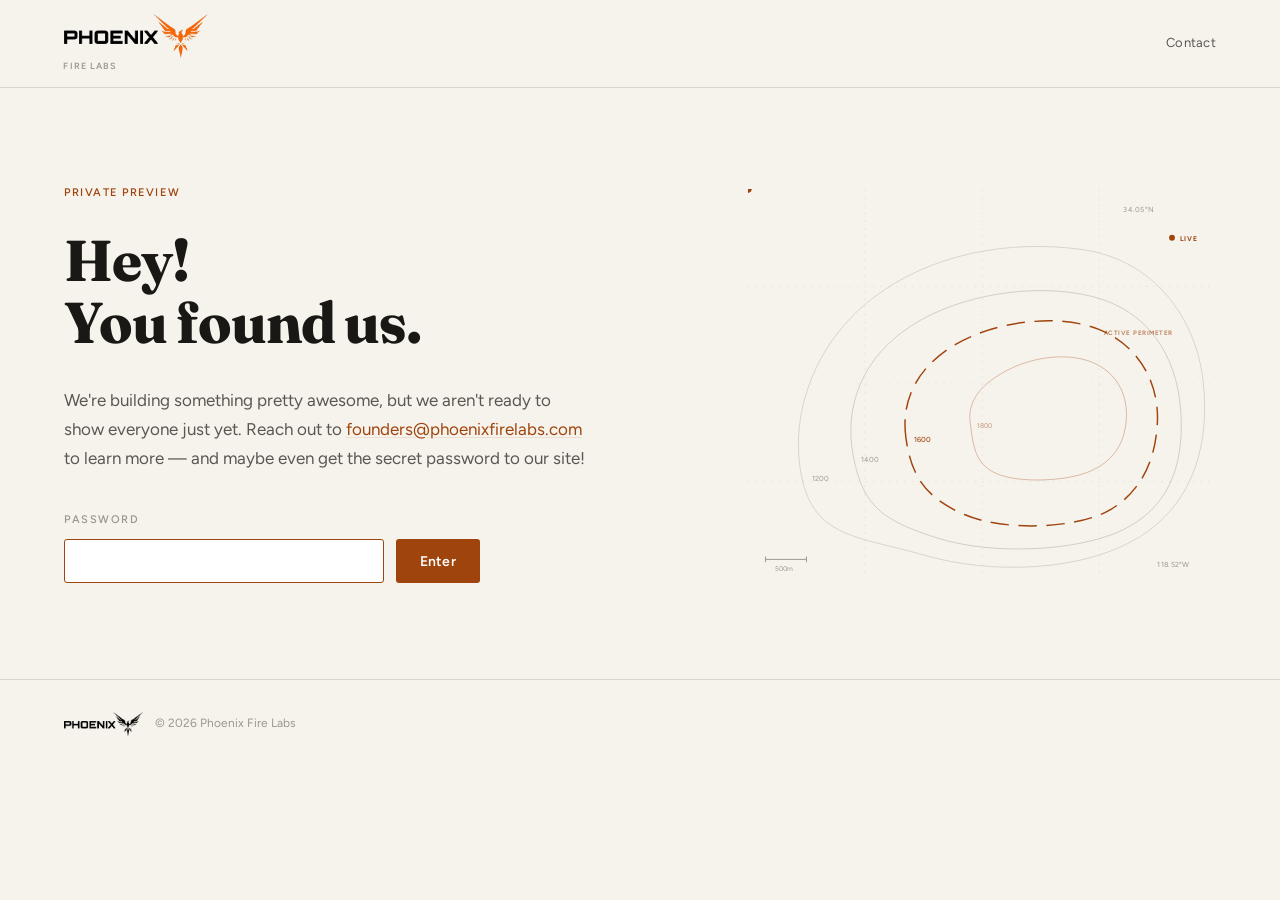
==== login.html @ 227a725d "Redesign login page to reuse the homepage's actual hero layout Replace the generic floating-card log" ====
<!DOCTYPE html>
<html lang="en">
<head>
  <meta charset="UTF-8">
  <meta name="viewport" content="width=device-width, initial-scale=1.0">
  <title>Phoenix Fire Labs — Private Preview</title>
  <meta name="robots" content="noindex, nofollow">
  <link rel="icon" href="/favicon.ico" sizes="any">
  <link rel="icon" href="/apple-touch-icon.png" type="image/png" sizes="180x180">
  <link rel="apple-touch-icon" href="/apple-touch-icon.png">
  <link rel="preconnect" href="https://fonts.googleapis.com">
  <link rel="preconnect" href="https://fonts.gstatic.com" crossorigin>
  <link href="https://fonts.googleapis.com/css2?family=Fraunces:opsz,wght@9..144,300..900&family=Figtree:wght@300..700&display=swap" rel="stylesheet">
  <style>
    /* ─── Tokens ─── */
    :root {
      --bg: #f6f3ed;
      --bg-alt: #edeae2;
      --text: #1a1815;
      --text-mid: #3d3833;
      --text-secondary: #5c5651;
      --text-tertiary: #9c968f;
      --accent: #a0440d;
      --accent-warm: #c67b2e;
      --accent-faint: rgba(160, 68, 13, 0.12);
      --rule: #dad6cd;

      --font-display: 'Fraunces', 'Georgia', serif;
      --font-body: 'Figtree', system-ui, sans-serif;

      --ease-out-quart: cubic-bezier(0.25, 1, 0.5, 1);
      --ease-out-expo: cubic-bezier(0.16, 1, 0.3, 1);
    }

    *, *::before, *::after { margin: 0; padding: 0; box-sizing: border-box; }

    html {
      font-size: 16px;
      -webkit-font-smoothing: antialiased;
      -moz-osx-font-smoothing: grayscale;
    }

    body {
      min-height: 100vh;
      display: flex;
      flex-direction: column;
      background: var(--bg);
      color: var(--text);
      font-family: var(--font-body);
      font-weight: 400;
      line-height: 1.6;
      overflow-x: hidden;
    }

    /* ─── Header ─── */
    .site-header {
      padding: clamp(0.625rem, 1.2vw, 0.875rem) clamp(1.5rem, 5vw, 4rem);
      display: flex;
      justify-content: space-between;
      align-items: center;
      background: var(--bg);
      border-bottom: 1px solid var(--rule);
    }

    .logo {
      display: flex;
      flex-direction: column;
      align-items: flex-start;
      text-decoration: none;
      gap: 1px;
    }

    .logo-img { height: 44px; width: auto; display: block; }

    .logo-sub {
      font-size: 0.5625rem;
      font-weight: 600;
      letter-spacing: 0.12em;
      text-transform: uppercase;
      color: var(--text-tertiary);
      margin-left: -0.06em;
    }

    .header-link {
      font-size: 0.8125rem;
      color: var(--text-secondary);
      text-decoration: none;
      letter-spacing: 0.02em;
      transition: color 200ms;
    }
    .header-link:hover { color: var(--accent); }

    /* ─── Hero (reused from homepage) ─── */
    .hero {
      flex: 1;
      display: grid;
      grid-template-columns: 1.15fr 0.85fr;
      gap: clamp(2rem, 4vw, 4rem);
      align-items: center;
      padding: clamp(3rem, 8vw, 6rem) clamp(1.5rem, 5vw, 4rem);
    }

    .hero-eyebrow {
      font-size: 0.6875rem;
      font-weight: 550;
      letter-spacing: 0.14em;
      text-transform: uppercase;
      color: var(--accent);
      margin-bottom: 1.75rem;
      opacity: 0;
      transform: translateY(8px);
      animation: fadeUp 600ms var(--ease-out-quart) 100ms forwards;
    }

    .hero-headline {
      font-family: var(--font-display);
      font-size: clamp(2.25rem, 4.5vw, 3.75rem);
      font-weight: 750;
      line-height: 1.08;
      letter-spacing: -0.02em;
      color: var(--text);
      margin-bottom: clamp(1.5rem, 3vw, 2rem);
    }

    .hero-headline .line {
      display: block;
      overflow: hidden;
      padding-bottom: 0.12em;
      margin-bottom: -0.12em;
    }
    .hero-headline .line span {
      display: block;
      opacity: 0;
      transform: translateY(105%);
      animation: revealLine 800ms var(--ease-out-expo) forwards;
    }
    .hero-headline .line:nth-child(1) span { animation-delay: 250ms; }
    .hero-headline .line:nth-child(2) span { animation-delay: 420ms; }

    .hero-sub {
      font-size: clamp(0.9375rem, 1.4vw, 1.0625rem);
      line-height: 1.7;
      color: var(--text-secondary);
      max-width: 48ch;
      opacity: 0;
      transform: translateY(12px);
      animation: fadeUp 700ms var(--ease-out-quart) 650ms forwards;
    }
    .hero-sub a {
      color: var(--accent);
      text-decoration: underline;
      text-decoration-color: var(--accent-faint);
      text-underline-offset: 2px;
    }
    .hero-sub a:hover { color: var(--accent-warm); }

    .hero-vis {
      justify-self: center;
      width: 100%;
      max-width: 480px;
      opacity: 0;
      animation: fadeUp 800ms var(--ease-out-quart) 200ms forwards;
    }
    .hero-map { width: 100%; height: auto; display: block; }
    .map-grid { opacity: 0; animation: fadeIn 800ms ease 300ms forwards; }
    .contour { fill: none; stroke-dasharray: 1; stroke-dashoffset: 1; }
    .c1 { animation: drawPath 1.6s var(--ease-out-expo) 400ms forwards; }
    .c2 { animation: drawPath 1.4s var(--ease-out-expo) 600ms forwards; }
    .c-fire-draw {
      animation:
        drawPath 1.2s var(--ease-out-expo) 800ms forwards,
        fadeOut 250ms ease 2000ms forwards;
    }
    .c-fire-dash {
      fill: none;
      stroke-dasharray: 0.025 0.013;
      opacity: 0;
      animation:
        fadeIn 300ms ease 2000ms forwards,
        fireDash 5s linear 2000ms infinite;
    }
    .c4 { animation: drawPath 1s var(--ease-out-expo) 1000ms forwards; }
    .map-labels, .map-coords, .map-scale { opacity: 0; animation: fadeIn 600ms ease 2.2s forwards; }
    .live-dot { animation: livePulse 2s ease-in-out infinite; }
    .data-point { opacity: 0; animation: pointPop 500ms var(--ease-out-quart) forwards; }
    .dp1 { animation-delay: 1.8s; }
    .dp2 { animation-delay: 1.95s; }
    .dp3 { animation-delay: 2.1s; }
    .point-ring {
      transform-box: fill-box;
      transform-origin: center;
      animation: ringPulse 3s ease-out infinite;
    }
    .dp1 .point-ring { animation-delay: 2.5s; }
    .dp2 .point-ring { animation-delay: 2.8s; }
    .dp3 .point-ring { animation-delay: 3.1s; }

    /* ─── Gate form ─── */
    .gate-label {
      font-size: 0.6875rem;
      font-weight: 550;
      letter-spacing: 0.14em;
      text-transform: uppercase;
      color: var(--text-tertiary);
      margin-top: clamp(1.75rem, 3vw, 2.5rem);
      margin-bottom: 0.625rem;
      opacity: 0;
      transform: translateY(10px);
      animation: fadeUp 700ms var(--ease-out-quart) 800ms forwards;
    }

    .gate-form {
      display: flex;
      gap: 0.75rem;
      max-width: 26rem;
      opacity: 0;
      transform: translateY(10px);
      animation: fadeUp 700ms var(--ease-out-quart) 850ms forwards;
    }

    .gate-form input[type="password"] {
      flex: 1;
      min-width: 0;
      font-family: var(--font-body);
      font-size: 0.9375rem;
      color: var(--text);
      background: #fff;
      border: 1px solid var(--rule);
      border-radius: 3px;
      padding: 0.75rem 0.9375rem;
      outline: none;
      transition: border-color 150ms;
    }
    .gate-form input[type="password"]:focus { border-color: var(--accent); }

    .gate-form button {
      font-family: var(--font-body);
      font-size: 0.875rem;
      font-weight: 600;
      letter-spacing: 0.02em;
      color: #fff;
      background: var(--accent);
      border: none;
      border-radius: 3px;
      padding: 0 1.5rem;
      cursor: pointer;
      transition: background 150ms;
      flex-shrink: 0;
    }
    .gate-form button:hover { background: var(--accent-warm); }

    .gate-error {
      display: flex;
      align-items: baseline;
      gap: 0.625rem;
      font-size: 0.8125rem;
      color: var(--accent);
      font-weight: 500;
      margin-top: clamp(1.75rem, 3vw, 2.5rem);
      max-width: 26rem;
    }
    .gate-error::before {
      content: '';
      width: 8px;
      height: 1.5px;
      background: var(--accent);
      flex-shrink: 0;
      transform: translateY(-2px);
    }

    /* ─── Footer ─── */
    .site-footer {
      padding: clamp(1.5rem, 3vw, 2rem) clamp(1.5rem, 5vw, 4rem);
      border-top: 1px solid var(--rule);
      display: flex;
      align-items: center;
      gap: 0.75rem;
    }
    .footer-copy { font-size: 0.75rem; color: var(--text-tertiary); }

    /* ─── Keyframes ─── */
    @keyframes fadeUp {
      from { opacity: 0; transform: translateY(8px); }
      to   { opacity: 1; transform: translateY(0); }
    }
    @keyframes revealLine {
      from { opacity: 0; transform: translateY(105%); }
      to   { opacity: 1; transform: translateY(0); }
    }
    @keyframes fadeIn { from { opacity: 0; } to { opacity: 1; } }
    @keyframes fadeOut { from { opacity: 1; } to { opacity: 0; } }
    @keyframes drawPath { to { stroke-dashoffset: 0; } }
    @keyframes fireDash { to { stroke-dashoffset: -0.076; } }
    @keyframes livePulse {
      0%, 100% { opacity: 1; }
      50% { opacity: 0.25; }
    }
    @keyframes pointPop {
      from { opacity: 0; transform: scale(0); }
      to   { opacity: 1; transform: scale(1); }
    }
    @keyframes ringPulse {
      0%   { transform: scale(1); opacity: 0.55; }
      100% { transform: scale(2); opacity: 0; }
    }

    /* ─── Reduced Motion ─── */
    @media (prefers-reduced-motion: reduce) {
      .hero-eyebrow, .hero-headline .line span, .hero-sub, .hero-vis,
      .gate-label, .gate-form { animation: none; opacity: 1; transform: none; }
      .contour, .c-fire-draw { animation: none; stroke-dashoffset: 0; }
      .c-fire-dash { animation: none; opacity: 1; }
      .c-fire-draw { opacity: 0; }
      .map-grid, .map-labels, .map-coords, .map-scale { animation: none; opacity: 1; }
      .data-point { animation: none; opacity: 1; transform: none; }
      .point-ring { animation: none; opacity: 0; }
      .live-dot { animation: none; }
    }

    /* ─── Responsive ─── */
    @media (max-width: 900px) {
      .hero { grid-template-columns: 1fr; }
      .hero-vis { max-width: 380px; justify-self: start; }
    }
    @media (max-width: 480px) {
      .gate-form { flex-direction: column; }
      .gate-form button { padding: 0.8125rem 1.5rem; }
    }
  </style>
</head>
<body>

  <header class="site-header">
    <a href="/" class="logo">
      <img src="orangeAndPhoenix.png" alt="Phoenix Fire Labs" class="logo-img" />
      <span class="logo-sub">Fire Labs</span>
    </a>
    <a href="mailto:founders@phoenixfirelabs.com" class="header-link">Contact</a>
  </header>

  <main>
    <section class="hero">
      <div class="hero-content">
        <div class="hero-eyebrow">Private Preview</div>
        <h1 class="hero-headline">
          <span class="line"><span>Hey!</span></span>
          <span class="line"><span>You found us.</span></span>
        </h1>
        <p class="hero-sub">
          We're building something pretty awesome, but we aren't ready to show
          everyone just yet. Reach out to
          <a href="mailto:founders@phoenixfirelabs.com">founders@phoenixfirelabs.com</a>
          to learn more — and maybe even get the secret password to our site!
        </p>

        <div class="gate-error" id="login-error" style="display:none;">That password didn't work — give it another try.</div>

        <div class="gate-label">Password</div>
        <form method="POST" action="/api/login" class="gate-form">
          <input type="hidden" name="redirect" id="redirect-field" value="/">
          <input type="password" id="password" name="password" autocomplete="current-password" autofocus required>
          <button type="submit">Enter</button>
        </form>
      </div>

      <div class="hero-vis" aria-hidden="true">
        <svg class="hero-map" viewBox="0 0 480 400" fill="none" xmlns="http://www.w3.org/2000/svg">
          <g class="map-grid">
            <line x1="0" y1="100" x2="480" y2="100" stroke="var(--rule)" stroke-width="0.5" stroke-dasharray="2 6"/>
            <line x1="0" y1="200" x2="480" y2="200" stroke="var(--rule)" stroke-width="0.5" stroke-dasharray="2 6"/>
            <line x1="0" y1="300" x2="480" y2="300" stroke="var(--rule)" stroke-width="0.5" stroke-dasharray="2 6"/>
            <line x1="120" y1="0" x2="120" y2="400" stroke="var(--rule)" stroke-width="0.5" stroke-dasharray="2 6"/>
            <line x1="240" y1="0" x2="240" y2="400" stroke="var(--rule)" stroke-width="0.5" stroke-dasharray="2 6"/>
            <line x1="360" y1="0" x2="360" y2="400" stroke="var(--rule)" stroke-width="0.5" stroke-dasharray="2 6"/>
          </g>

          <path class="contour c1"
            d="M 55,295 C 42,232 68,158 128,112 C 188,66 268,52 342,62 C 416,72 460,132 467,198 C 474,264 456,324 400,358 C 344,392 252,396 182,376 C 112,356 68,358 55,295 Z"
            stroke="var(--text-tertiary)" stroke-width="0.75" pathLength="1" opacity="0.45"/>

          <path class="contour c2"
            d="M 108,274 C 98,222 118,172 168,140 C 218,108 294,96 352,110 C 410,124 440,170 444,228 C 448,286 430,328 384,350 C 338,372 250,376 194,358 C 138,340 118,326 108,274 Z"
            stroke="var(--text-tertiary)" stroke-width="0.75" pathLength="1" opacity="0.55"/>

          <path class="contour c-fire-draw"
            d="M 162,255 C 157,218 172,184 212,160 C 252,136 318,127 360,144 C 402,161 422,200 420,240 C 418,280 402,312 370,330 C 338,348 264,352 222,334 C 180,316 167,292 162,255 Z"
            stroke="var(--accent)" stroke-width="1.5" pathLength="1"/>

          <path class="c-fire-dash"
            d="M 162,255 C 157,218 172,184 212,160 C 252,136 318,127 360,144 C 402,161 422,200 420,240 C 418,280 402,312 370,330 C 338,348 264,352 222,334 C 180,316 167,292 162,255 Z"
            stroke="var(--accent)" stroke-width="1.5" pathLength="1"/>

          <path class="contour c4"
            d="M 228,240 C 225,218 238,200 268,185 C 298,170 335,168 358,180 C 381,192 390,214 388,238 C 386,262 374,280 350,290 C 326,300 278,302 255,292 C 232,282 231,262 228,240 Z"
            stroke="var(--accent)" stroke-width="0.75" pathLength="1" opacity="0.45"/>

          <g class="map-labels">
            <text x="66" y="300" fill="var(--text-tertiary)" font-size="7.5" font-family="Figtree, system-ui, sans-serif">1200</text>
            <text x="116" y="280" fill="var(--text-tertiary)" font-size="7.5" font-family="Figtree, system-ui, sans-serif">1400</text>
            <text x="170" y="260" fill="var(--accent)" font-size="7.5" font-family="Figtree, system-ui, sans-serif" font-weight="500">1600</text>
            <text x="235" y="245" fill="var(--accent)" font-size="7" font-family="Figtree, system-ui, sans-serif" opacity="0.55">1800</text>
          </g>

          <g class="map-labels">
            <text x="365" y="150" fill="var(--accent)" font-size="6.5" font-family="Figtree, system-ui, sans-serif" font-weight="600" letter-spacing="0.08em" opacity="0.7">ACTIVE PERIMETER</text>
          </g>

          <g class="data-points">
            <g class="data-point dp1" transform="translate(142, 132)">
              <circle r="10" fill="var(--accent)" opacity="0" class="point-ring"/>
              <circle r="3.5" fill="var(--accent)"/>
            </g>
            <g class="data-point dp2" transform="translate(418, 198)">
              <circle r="10" fill="var(--accent)" opacity="0" class="point-ring"/>
              <circle r="3.5" fill="var(--accent)"/>
            </g>
            <g class="data-point dp3" transform="translate(305, 352)">
              <circle r="10" fill="var(--accent)" opacity="0" class="point-ring"/>
              <circle r="3.5" fill="var(--accent)"/>
            </g>
          </g>

          <g class="map-coords">
            <text x="385" y="24" fill="var(--text-tertiary)" font-size="7.5" font-family="Figtree, system-ui, sans-serif" letter-spacing="0.04em">34.05°N</text>
            <text x="420" y="388" fill="var(--text-tertiary)" font-size="7.5" font-family="Figtree, system-ui, sans-serif" letter-spacing="0.04em">118.52°W</text>
          </g>

          <g class="map-labels" transform="translate(435, 50)">
            <circle r="3" fill="var(--accent)" class="live-dot"/>
            <text x="8" y="3.5" fill="var(--accent)" font-size="7" font-family="Figtree, system-ui, sans-serif" font-weight="700" letter-spacing="0.1em">LIVE</text>
          </g>

          <g class="map-scale" transform="translate(18, 380)">
            <line x1="0" y1="0" x2="42" y2="0" stroke="var(--text-tertiary)" stroke-width="1"/>
            <line x1="0" y1="-3" x2="0" y2="3" stroke="var(--text-tertiary)" stroke-width="1"/>
            <line x1="42" y1="-3" x2="42" y2="3" stroke="var(--text-tertiary)" stroke-width="1"/>
            <text x="10" y="12" fill="var(--text-tertiary)" font-size="7" font-family="Figtree, system-ui, sans-serif">500m</text>
          </g>
        </svg>
      </div>
    </section>
  </main>

  <footer class="site-footer">
    <img src="allblack.png" alt="Phoenix Fire Labs" style="height:24px;width:auto;display:block;" />
    <div class="footer-copy">&copy; 2026 Phoenix Fire Labs</div>
  </footer>

  <script>
    var params = new URLSearchParams(window.location.search);
    var redirectParam = params.get('redirect');
    if (redirectParam && redirectParam.startsWith('/') && !redirectParam.startsWith('//') && !redirectParam.includes('://')) {
      document.getElementById('redirect-field').value = redirectParam;
    }
    if (params.get('error') === '1') {
      document.getElementById('login-error').style.display = 'flex';
    }
  </script>
</body>
</html>
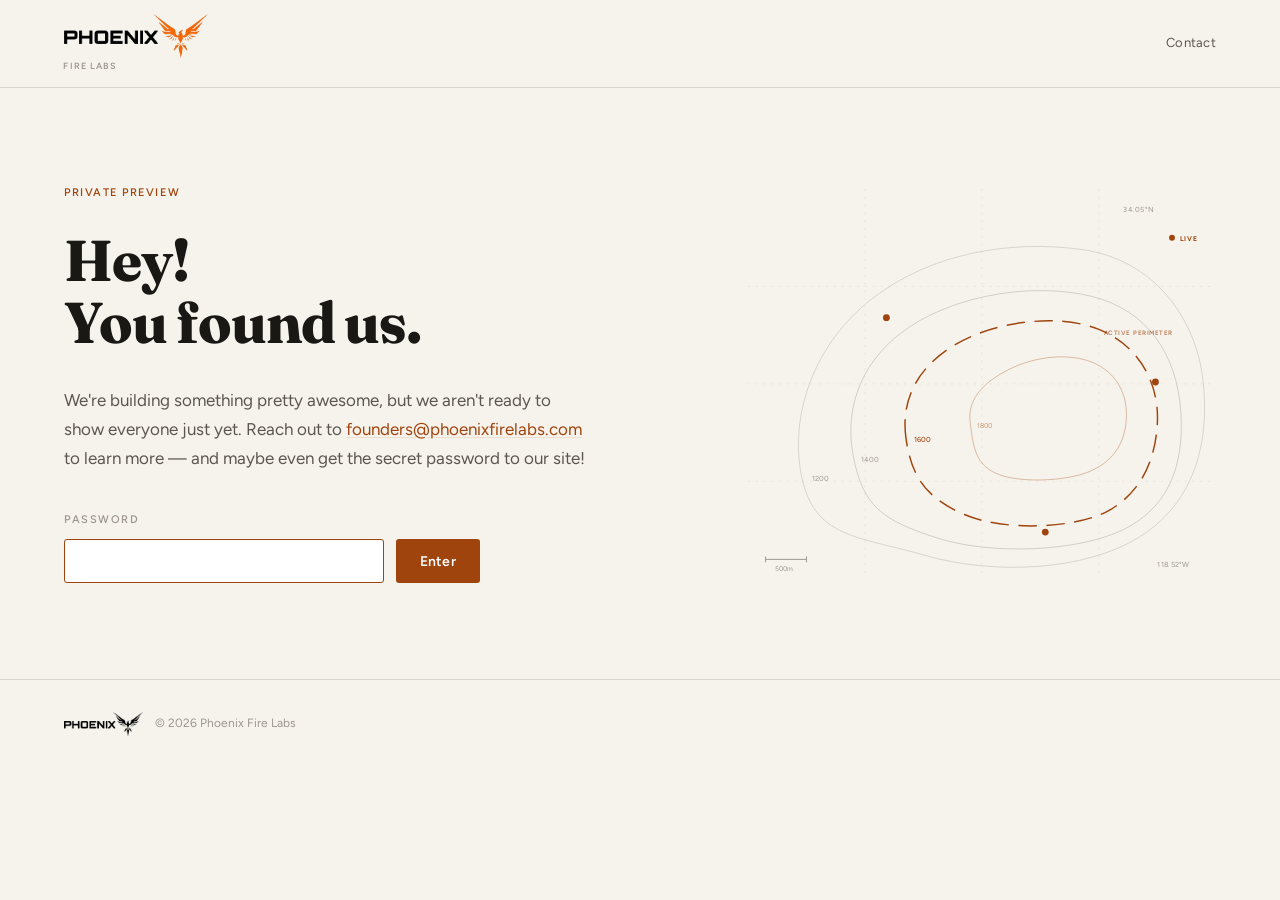
==== commit 73425333: "Fix hero-map data points rendering at SVG origin instead of their map position The pointPop animatio" ====
--- a/login.html
+++ b/login.html
@@ -182,7 +182,7 @@
     .c4 { animation: drawPath 1s var(--ease-out-expo) 1000ms forwards; }
     .map-labels, .map-coords, .map-scale { opacity: 0; animation: fadeIn 600ms ease 2.2s forwards; }
     .live-dot { animation: livePulse 2s ease-in-out infinite; }
-    .data-point { opacity: 0; animation: pointPop 500ms var(--ease-out-quart) forwards; }
+    .data-point { opacity: 0; transform-box: fill-box; transform-origin: center; animation: pointPop 500ms var(--ease-out-quart) forwards; }
     .dp1 { animation-delay: 1.8s; }
     .dp2 { animation-delay: 1.95s; }
     .dp3 { animation-delay: 2.1s; }
@@ -406,17 +406,23 @@
           </g>
 
           <g class="data-points">
-            <g class="data-point dp1" transform="translate(142, 132)">
-              <circle r="10" fill="var(--accent)" opacity="0" class="point-ring"/>
-              <circle r="3.5" fill="var(--accent)"/>
+            <g transform="translate(142, 132)">
+              <g class="data-point dp1">
+                <circle r="10" fill="var(--accent)" opacity="0" class="point-ring"/>
+                <circle r="3.5" fill="var(--accent)"/>
+              </g>
             </g>
-            <g class="data-point dp2" transform="translate(418, 198)">
-              <circle r="10" fill="var(--accent)" opacity="0" class="point-ring"/>
-              <circle r="3.5" fill="var(--accent)"/>
+            <g transform="translate(418, 198)">
+              <g class="data-point dp2">
+                <circle r="10" fill="var(--accent)" opacity="0" class="point-ring"/>
+                <circle r="3.5" fill="var(--accent)"/>
+              </g>
             </g>
-            <g class="data-point dp3" transform="translate(305, 352)">
-              <circle r="10" fill="var(--accent)" opacity="0" class="point-ring"/>
-              <circle r="3.5" fill="var(--accent)"/>
+            <g transform="translate(305, 352)">
+              <g class="data-point dp3">
+                <circle r="10" fill="var(--accent)" opacity="0" class="point-ring"/>
+                <circle r="3.5" fill="var(--accent)"/>
+              </g>
             </g>
           </g>
 
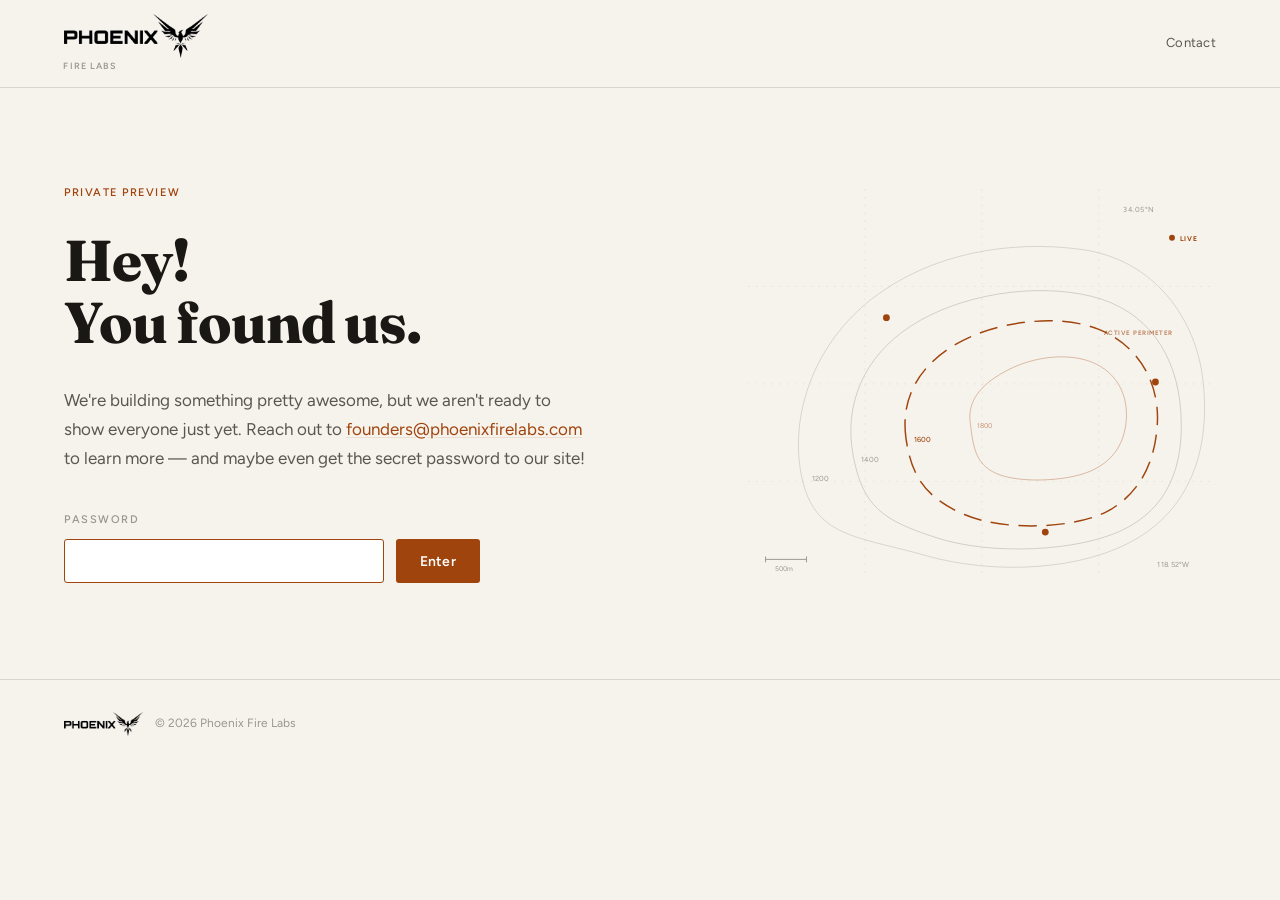
==== commit 01adf6ac: "Use the dark (allblack) logo in the header to match the footer Header previously used orangeAndPhoen" ====
--- a/login.html
+++ b/login.html
@@ -332,7 +332,7 @@
 
   <header class="site-header">
     <a href="/" class="logo">
-      <img src="orangeAndPhoenix.png" alt="Phoenix Fire Labs" class="logo-img" />
+      <img src="allblack.png" alt="Phoenix Fire Labs" class="logo-img" />
       <span class="logo-sub">Fire Labs</span>
     </a>
     <a href="mailto:founders@phoenixfirelabs.com" class="header-link">Contact</a>
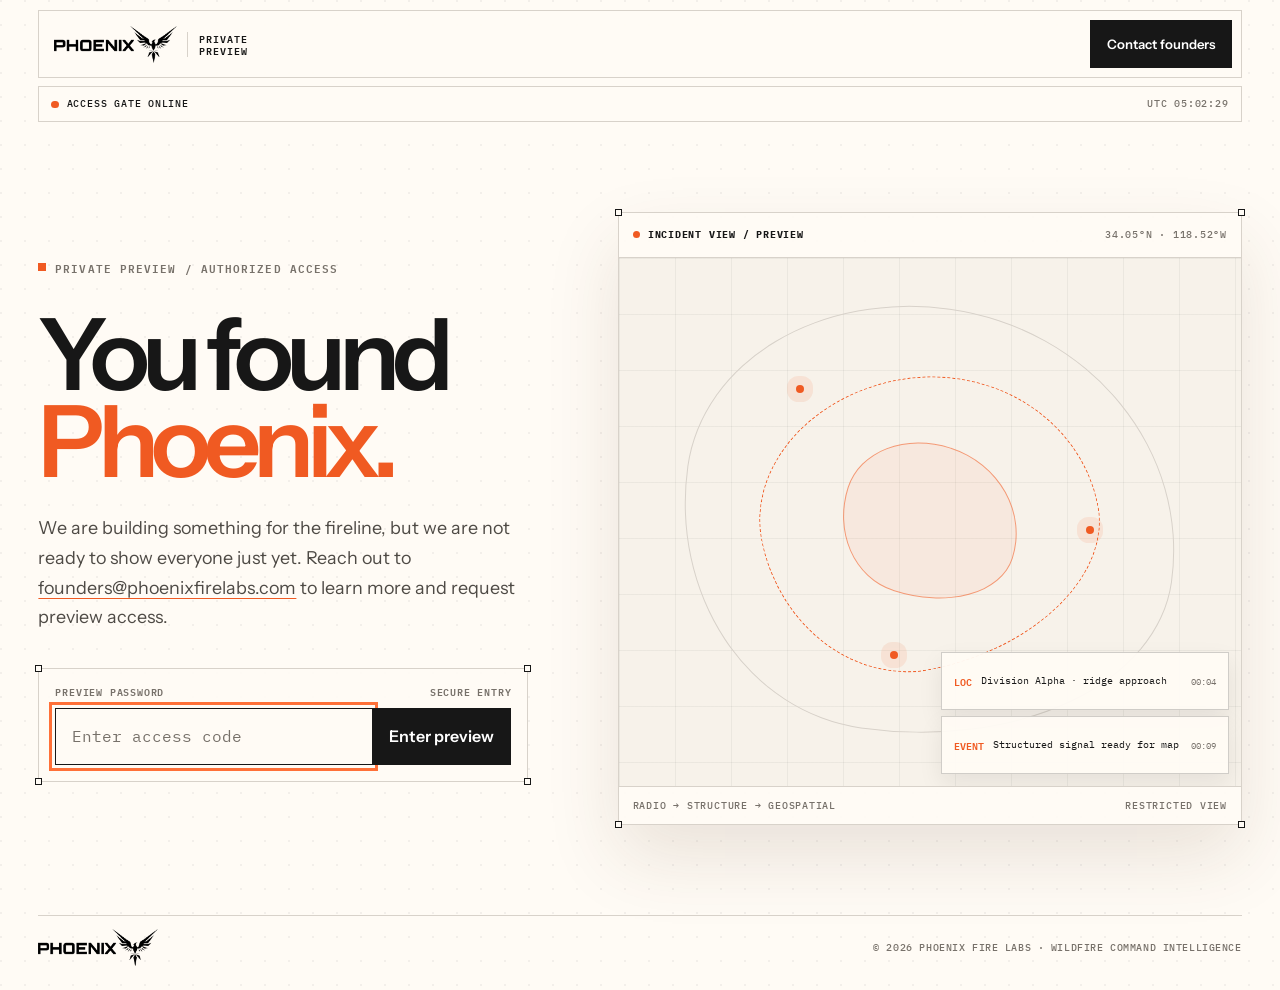
==== commit 07fc1bd9: "feat: redesign Phoenix command interface" ====
--- a/login.html
+++ b/login.html
@@ -10,457 +10,226 @@
   <link rel="apple-touch-icon" href="/apple-touch-icon.png">
   <link rel="preconnect" href="https://fonts.googleapis.com">
   <link rel="preconnect" href="https://fonts.gstatic.com" crossorigin>
-  <link href="https://fonts.googleapis.com/css2?family=Fraunces:opsz,wght@9..144,300..900&family=Figtree:wght@300..700&display=swap" rel="stylesheet">
+  <link href="https://fonts.googleapis.com/css2?family=IBM+Plex+Mono:wght@400;500;600&amp;family=Instrument+Sans:wght@400;500;600;700&amp;display=swap" rel="stylesheet">
   <style>
-    /* ─── Tokens ─── */
     :root {
-      --bg: #f6f3ed;
-      --bg-alt: #edeae2;
-      --text: #1a1815;
-      --text-mid: #3d3833;
-      --text-secondary: #5c5651;
-      --text-tertiary: #9c968f;
-      --accent: #a0440d;
-      --accent-warm: #c67b2e;
-      --accent-faint: rgba(160, 68, 13, 0.12);
-      --rule: #dad6cd;
-
-      --font-display: 'Fraunces', 'Georgia', serif;
-      --font-body: 'Figtree', system-ui, sans-serif;
-
-      --ease-out-quart: cubic-bezier(0.25, 1, 0.5, 1);
-      --ease-out-expo: cubic-bezier(0.16, 1, 0.3, 1);
-    }
-
-    *, *::before, *::after { margin: 0; padding: 0; box-sizing: border-box; }
-
-    html {
-      font-size: 16px;
-      -webkit-font-smoothing: antialiased;
-      -moz-osx-font-smoothing: grayscale;
-    }
-
-    body {
-      min-height: 100vh;
-      display: flex;
-      flex-direction: column;
-      background: var(--bg);
-      color: var(--text);
-      font-family: var(--font-body);
-      font-weight: 400;
-      line-height: 1.6;
-      overflow-x: hidden;
-    }
-
-    /* ─── Header ─── */
+      --paper: #fffbf5;
+      --paper-2: #f7f2ea;
+      --ink: #171717;
+      --ink-soft: #4e4a45;
+      --ink-faint: #77716a;
+      --ember: #f05a22;
+      --ember-bright: #ff7038;
+      --line: #d8d2ca;
+      --signal: #d7ff64;
+      --sans: 'Instrument Sans', 'Helvetica Neue', sans-serif;
+      --mono: 'IBM Plex Mono', monospace;
+      --ease-out: cubic-bezier(0.22, 1, 0.36, 1);
+      --gutter: clamp(0.75rem, 3vw, 2.75rem);
+    }
+
+    *, *::before, *::after { box-sizing: border-box; }
+    * { margin: 0; }
+
+    html { min-width: 20rem; background: var(--paper); color: var(--ink); -webkit-font-smoothing: antialiased; }
+    body { min-height: 100svh; display: flex; flex-direction: column; background: radial-gradient(circle at 1px 1px, rgba(23,23,23,.05) 1px, transparent 0) 0 0 / 24px 24px, var(--paper); font-family: var(--sans); }
+    img, svg { display: block; max-width: 100%; }
+    a { color: inherit; }
+    button, input { font: inherit; }
+    ::selection { background: var(--ember); color: #fff; }
+    :focus-visible { outline: 3px solid var(--ember-bright); outline-offset: 3px; }
+
     .site-header {
-      padding: clamp(0.625rem, 1.2vw, 0.875rem) clamp(1.5rem, 5vw, 4rem);
+      width: calc(100% - (var(--gutter) * 2));
+      max-width: 90rem;
+      min-height: 4.25rem;
+      margin: .65rem auto 0;
+      padding: .55rem .55rem .55rem .9rem;
       display: flex;
       justify-content: space-between;
       align-items: center;
-      background: var(--bg);
-      border-bottom: 1px solid var(--rule);
-    }
-
-    .logo {
-      display: flex;
-      flex-direction: column;
-      align-items: flex-start;
-      text-decoration: none;
-      gap: 1px;
-    }
-
-    .logo-img { height: 44px; width: auto; display: block; }
-
-    .logo-sub {
-      font-size: 0.5625rem;
-      font-weight: 600;
-      letter-spacing: 0.12em;
-      text-transform: uppercase;
-      color: var(--text-tertiary);
-      margin-left: -0.06em;
-    }
-
-    .header-link {
-      font-size: 0.8125rem;
-      color: var(--text-secondary);
-      text-decoration: none;
-      letter-spacing: 0.02em;
-      transition: color 200ms;
-    }
-    .header-link:hover { color: var(--accent); }
-
-    /* ─── Hero (reused from homepage) ─── */
-    .hero {
-      flex: 1;
-      display: grid;
-      grid-template-columns: 1.15fr 0.85fr;
-      gap: clamp(2rem, 4vw, 4rem);
-      align-items: center;
-      padding: clamp(3rem, 8vw, 6rem) clamp(1.5rem, 5vw, 4rem);
-    }
-
-    .hero-eyebrow {
-      font-size: 0.6875rem;
-      font-weight: 550;
-      letter-spacing: 0.14em;
-      text-transform: uppercase;
-      color: var(--accent);
-      margin-bottom: 1.75rem;
-      opacity: 0;
-      transform: translateY(8px);
-      animation: fadeUp 600ms var(--ease-out-quart) 100ms forwards;
-    }
-
-    .hero-headline {
-      font-family: var(--font-display);
-      font-size: clamp(2.25rem, 4.5vw, 3.75rem);
-      font-weight: 750;
-      line-height: 1.08;
-      letter-spacing: -0.02em;
-      color: var(--text);
-      margin-bottom: clamp(1.5rem, 3vw, 2rem);
-    }
-
-    .hero-headline .line {
-      display: block;
-      overflow: hidden;
-      padding-bottom: 0.12em;
-      margin-bottom: -0.12em;
-    }
-    .hero-headline .line span {
-      display: block;
-      opacity: 0;
-      transform: translateY(105%);
-      animation: revealLine 800ms var(--ease-out-expo) forwards;
-    }
-    .hero-headline .line:nth-child(1) span { animation-delay: 250ms; }
-    .hero-headline .line:nth-child(2) span { animation-delay: 420ms; }
-
-    .hero-sub {
-      font-size: clamp(0.9375rem, 1.4vw, 1.0625rem);
-      line-height: 1.7;
-      color: var(--text-secondary);
-      max-width: 48ch;
-      opacity: 0;
-      transform: translateY(12px);
-      animation: fadeUp 700ms var(--ease-out-quart) 650ms forwards;
-    }
-    .hero-sub a {
-      color: var(--accent);
-      text-decoration: underline;
-      text-decoration-color: var(--accent-faint);
-      text-underline-offset: 2px;
-    }
-    .hero-sub a:hover { color: var(--accent-warm); }
-
-    .hero-vis {
-      justify-self: center;
-      width: 100%;
-      max-width: 480px;
-      opacity: 0;
-      animation: fadeUp 800ms var(--ease-out-quart) 200ms forwards;
-    }
-    .hero-map { width: 100%; height: auto; display: block; }
-    .map-grid { opacity: 0; animation: fadeIn 800ms ease 300ms forwards; }
-    .contour { fill: none; stroke-dasharray: 1; stroke-dashoffset: 1; }
-    .c1 { animation: drawPath 1.6s var(--ease-out-expo) 400ms forwards; }
-    .c2 { animation: drawPath 1.4s var(--ease-out-expo) 600ms forwards; }
-    .c-fire-draw {
-      animation:
-        drawPath 1.2s var(--ease-out-expo) 800ms forwards,
-        fadeOut 250ms ease 2000ms forwards;
-    }
-    .c-fire-dash {
-      fill: none;
-      stroke-dasharray: 0.025 0.013;
-      opacity: 0;
-      animation:
-        fadeIn 300ms ease 2000ms forwards,
-        fireDash 5s linear 2000ms infinite;
-    }
-    .c4 { animation: drawPath 1s var(--ease-out-expo) 1000ms forwards; }
-    .map-labels, .map-coords, .map-scale { opacity: 0; animation: fadeIn 600ms ease 2.2s forwards; }
-    .live-dot { animation: livePulse 2s ease-in-out infinite; }
-    .data-point { opacity: 0; transform-box: fill-box; transform-origin: center; animation: pointPop 500ms var(--ease-out-quart) forwards; }
-    .dp1 { animation-delay: 1.8s; }
-    .dp2 { animation-delay: 1.95s; }
-    .dp3 { animation-delay: 2.1s; }
-    .point-ring {
-      transform-box: fill-box;
-      transform-origin: center;
-      animation: ringPulse 3s ease-out infinite;
-    }
-    .dp1 .point-ring { animation-delay: 2.5s; }
-    .dp2 .point-ring { animation-delay: 2.8s; }
-    .dp3 .point-ring { animation-delay: 3.1s; }
-
-    /* ─── Gate form ─── */
-    .gate-label {
-      font-size: 0.6875rem;
-      font-weight: 550;
-      letter-spacing: 0.14em;
-      text-transform: uppercase;
-      color: var(--text-tertiary);
-      margin-top: clamp(1.75rem, 3vw, 2.5rem);
-      margin-bottom: 0.625rem;
-      opacity: 0;
-      transform: translateY(10px);
-      animation: fadeUp 700ms var(--ease-out-quart) 800ms forwards;
-    }
-
-    .gate-form {
-      display: flex;
-      gap: 0.75rem;
-      max-width: 26rem;
-      opacity: 0;
-      transform: translateY(10px);
-      animation: fadeUp 700ms var(--ease-out-quart) 850ms forwards;
-    }
-
-    .gate-form input[type="password"] {
-      flex: 1;
-      min-width: 0;
-      font-family: var(--font-body);
-      font-size: 0.9375rem;
-      color: var(--text);
-      background: #fff;
-      border: 1px solid var(--rule);
-      border-radius: 3px;
-      padding: 0.75rem 0.9375rem;
-      outline: none;
-      transition: border-color 150ms;
-    }
-    .gate-form input[type="password"]:focus { border-color: var(--accent); }
-
-    .gate-form button {
-      font-family: var(--font-body);
-      font-size: 0.875rem;
-      font-weight: 600;
-      letter-spacing: 0.02em;
-      color: #fff;
-      background: var(--accent);
-      border: none;
-      border-radius: 3px;
-      padding: 0 1.5rem;
-      cursor: pointer;
-      transition: background 150ms;
-      flex-shrink: 0;
-    }
-    .gate-form button:hover { background: var(--accent-warm); }
-
-    .gate-error {
-      display: flex;
-      align-items: baseline;
-      gap: 0.625rem;
-      font-size: 0.8125rem;
-      color: var(--accent);
-      font-weight: 500;
-      margin-top: clamp(1.75rem, 3vw, 2.5rem);
-      max-width: 26rem;
-    }
-    .gate-error::before {
-      content: '';
-      width: 8px;
-      height: 1.5px;
-      background: var(--accent);
-      flex-shrink: 0;
-      transform: translateY(-2px);
-    }
-
-    /* ─── Footer ─── */
-    .site-footer {
-      padding: clamp(1.5rem, 3vw, 2rem) clamp(1.5rem, 5vw, 4rem);
-      border-top: 1px solid var(--rule);
-      display: flex;
-      align-items: center;
-      gap: 0.75rem;
-    }
-    .footer-copy { font-size: 0.75rem; color: var(--text-tertiary); }
-
-    /* ─── Keyframes ─── */
-    @keyframes fadeUp {
-      from { opacity: 0; transform: translateY(8px); }
-      to   { opacity: 1; transform: translateY(0); }
-    }
-    @keyframes revealLine {
-      from { opacity: 0; transform: translateY(105%); }
-      to   { opacity: 1; transform: translateY(0); }
-    }
-    @keyframes fadeIn { from { opacity: 0; } to { opacity: 1; } }
-    @keyframes fadeOut { from { opacity: 1; } to { opacity: 0; } }
-    @keyframes drawPath { to { stroke-dashoffset: 0; } }
-    @keyframes fireDash { to { stroke-dashoffset: -0.076; } }
-    @keyframes livePulse {
-      0%, 100% { opacity: 1; }
-      50% { opacity: 0.25; }
-    }
-    @keyframes pointPop {
-      from { opacity: 0; transform: scale(0); }
-      to   { opacity: 1; transform: scale(1); }
-    }
-    @keyframes ringPulse {
-      0%   { transform: scale(1); opacity: 0.55; }
-      100% { transform: scale(2); opacity: 0; }
-    }
-
-    /* ─── Reduced Motion ─── */
+      border: 1px solid var(--line);
+      background: rgba(255,251,245,.92);
+      backdrop-filter: blur(18px);
+      -webkit-backdrop-filter: blur(18px);
+    }
+
+    .logo { min-height: 2.9rem; display: flex; align-items: center; gap: .65rem; text-decoration: none; }
+    .logo-img { width: auto; height: 2.35rem; }
+    .logo-sub { padding-left: .65rem; border-left: 1px solid var(--line); font: 600 .62rem/1.25 var(--mono); letter-spacing: .1em; text-transform: uppercase; }
+    .header-link { min-height: 3rem; display: inline-flex; align-items: center; gap: .7rem; padding: .7rem 1rem; border: 1px solid var(--ink); background: var(--ink); color: #fff; font-size: .82rem; font-weight: 600; text-decoration: none; transition: background-color 160ms ease, border-color 160ms ease, transform 160ms var(--ease-out); }
+    .header-link:hover { background: var(--ember); border-color: var(--ember); color: var(--ink); }
+    .header-link:active { transform: translateY(1px) scale(.98); }
+
+    .status-strip { width: calc(100% - (var(--gutter) * 2)); max-width: 90rem; min-height: 2.25rem; margin: .5rem auto 0; display: flex; align-items: center; justify-content: space-between; gap: 1rem; padding: .65rem .75rem; border: 1px solid var(--line); background: var(--paper); color: var(--ink-faint); font: 500 .62rem/1 var(--mono); letter-spacing: .08em; text-transform: uppercase; }
+    .status-live { display: inline-flex; align-items: center; gap: .5rem; color: var(--ink); }
+    .status-dot { width: .45rem; height: .45rem; background: var(--ember); border-radius: 50%; animation: pulse 2s ease-in-out infinite; }
+
+    main { width: min(100%, 90rem); flex: 1; margin-inline: auto; padding: clamp(3rem, 7vw, 6.5rem) var(--gutter); display: grid; grid-template-columns: minmax(0,.88fr) minmax(26rem,1.12fr); gap: clamp(2.5rem, 7vw, 7rem); align-items: center; }
+
+    .gate-copy { max-width: 38rem; }
+    .eyebrow { display: inline-flex; align-items: center; gap: .55rem; color: var(--ink-faint); font: 600 .68rem/1.2 var(--mono); letter-spacing: .1em; text-transform: uppercase; opacity: 0; animation: fadeUp 700ms var(--ease-out) 80ms forwards; }
+    .eyebrow::before { width: .5rem; height: .5rem; background: var(--ember); content: ''; }
+    h1 { max-width: 8ch; margin-top: clamp(1.5rem,3vw,2.2rem); font-size: clamp(4rem,7.8vw,7.6rem); font-weight: 600; line-height: .88; letter-spacing: -.075em; }
+    .title-line { display: block; overflow: hidden; padding-bottom: .08em; margin-bottom: -.08em; }
+    .title-line span { display: block; opacity: 0; transform: translateY(105%); animation: titleIn 900ms var(--ease-out) forwards; }
+    .title-line:nth-child(1) span { animation-delay: 180ms; }
+    .title-line:nth-child(2) span { color: var(--ember); animation-delay: 300ms; }
+    .intro { max-width: 35rem; margin-top: 1.7rem; color: var(--ink-soft); font-size: clamp(1rem,1.4vw,1.13rem); line-height: 1.65; opacity: 0; animation: fadeUp 700ms var(--ease-out) 560ms forwards; }
+    .intro a { text-decoration-color: var(--ember); text-underline-offset: 4px; }
+
+    .gate { max-width: 34rem; margin-top: 2.25rem; padding: 1rem; position: relative; border: 1px solid var(--line); background: rgba(255,251,245,.9); opacity: 0; animation: fadeUp 700ms var(--ease-out) 680ms forwards; }
+    .corner { position: absolute; width: 7px; height: 7px; background: var(--paper); border: 1px solid var(--ink); pointer-events: none; }
+    .corner.tl { top: -4px; left: -4px; }.corner.tr { top: -4px; right: -4px; }.corner.bl { bottom: -4px; left: -4px; }.corner.br { right: -4px; bottom: -4px; }
+    .gate-label { display: flex; justify-content: space-between; gap: 1rem; margin-bottom: .65rem; color: var(--ink-faint); font: 600 .62rem/1.3 var(--mono); letter-spacing: .08em; text-transform: uppercase; }
+    .gate-form { display: grid; grid-template-columns: minmax(0,1fr) auto; }
+    .gate-form input { min-width: 0; min-height: 3.55rem; padding: .85rem 1rem; border: 1px solid var(--ink); border-right: 0; background: var(--paper); color: var(--ink); font-family: var(--mono); font-size: 1rem; border-radius: 0; }
+    .gate-form input::placeholder { color: var(--ink-faint); }
+    .gate-form button { min-width: 7rem; min-height: 3.55rem; padding: .8rem 1rem; border: 1px solid var(--ink); background: var(--ink); color: #fff; font-weight: 600; cursor: pointer; transition: background-color 160ms ease, border-color 160ms ease, transform 160ms var(--ease-out); }
+    .gate-form button:hover { background: var(--ember); border-color: var(--ember); color: var(--ink); }
+    .gate-form button:active { transform: translateY(1px) scale(.98); }
+    .gate-form button[aria-busy="true"] { background: var(--ember); border-color: var(--ember); color: var(--ink); cursor: wait; }
+    .gate-error { margin-bottom: .75rem; padding: .75rem; display: flex; align-items: flex-start; gap: .55rem; border: 1px solid var(--ember); background: rgba(240,90,34,.08); color: var(--ink); font: 500 .7rem/1.5 var(--mono); }
+    .gate-error::before { content: '×'; color: var(--ember); font-size: 1rem; font-weight: 600; line-height: 1; }
+
+    .preview-console { position: relative; border: 1px solid var(--line); background: rgba(255,251,245,.9); box-shadow: 0 32px 70px rgba(79,46,25,.12); opacity: 0; transform: scale(.97) translateY(12px); animation: consoleIn 1100ms var(--ease-out) 260ms forwards; }
+    .console-head, .console-foot { min-height: 2.8rem; padding: .7rem .85rem; display: flex; align-items: center; justify-content: space-between; gap: .8rem; border-bottom: 1px solid var(--line); color: var(--ink-faint); font: 500 .61rem/1.2 var(--mono); letter-spacing: .08em; text-transform: uppercase; }
+    .console-head strong { display: inline-flex; align-items: center; gap: .5rem; color: var(--ink); }
+    .console-head strong::before { width: .45rem; height: .45rem; background: var(--ember); border-radius: 50%; content: ''; animation: pulse 2s ease-in-out infinite; }
+    .console-foot { min-height: 2.4rem; border-top: 1px solid var(--line); border-bottom: 0; }
+
+    .telemetry { min-height: 33rem; position: relative; display: grid; place-items: center; overflow: hidden; background: linear-gradient(rgba(23,23,23,.05) 1px, transparent 1px), linear-gradient(90deg,rgba(23,23,23,.05) 1px,transparent 1px), var(--paper-2); background-size: 3.5rem 3.5rem; }
+    .perimeter { width: min(80%,31rem); aspect-ratio: 1.16; position: relative; }
+    .ring { position: absolute; inset: var(--inset); border: 1px solid var(--line); border-radius: 48% 52% 58% 42% / 45% 56% 44% 55%; transform: rotate(var(--rotate)); }
+    .ring.active { border: 1.5px dashed var(--ember); animation: dashRotate 22s linear infinite; }
+    .ring.core { border-color: rgba(240,90,34,.55); background: rgba(240,90,34,.06); }
+    .map-point { position: absolute; width: .5rem; height: .5rem; background: var(--ember); border-radius: 50%; box-shadow: 0 0 0 9px rgba(240,90,34,.1); animation: pulse 2s ease-in-out infinite; }
+    .map-point.one { top: 18%; left: 23%; }.map-point.two { top: 51%; right: 17%; animation-delay: -.7s; }.map-point.three { bottom: 18%; left: 42%; animation-delay: -1.3s; }
+    .preview-feed { position: absolute; right: .75rem; bottom: .75rem; width: min(18rem,calc(100% - 1.5rem)); display: grid; gap: .4rem; }
+    .feed-item { min-height: 3.6rem; padding: .65rem .75rem; display: grid; grid-template-columns: auto 1fr auto; align-items: center; gap: .6rem; border: 1px solid rgba(23,23,23,.2); background: rgba(255,251,245,.95); box-shadow: 0 10px 25px rgba(23,23,23,.08); font-family: var(--mono); opacity: 0; transform: translateY(-16px); filter: blur(3px); animation: feedIn 700ms var(--ease-out) forwards; }
+    .feed-item:nth-child(1) { animation-delay: 1.2s; }.feed-item:nth-child(2) { animation-delay: 1.45s; }
+    .feed-code { color: var(--ember); font-size: .61rem; font-weight: 600; }.feed-text { font-size: .62rem; line-height: 1.35; }.feed-time { color: var(--ink-faint); font-size: .55rem; }
+
+    footer { width: calc(100% - (var(--gutter) * 2)); max-width: 90rem; margin: auto auto .65rem; padding: .85rem 0; display: flex; align-items: center; justify-content: space-between; gap: 1rem; border-top: 1px solid var(--line); color: var(--ink-faint); font: 500 .6rem/1.4 var(--mono); letter-spacing: .06em; text-transform: uppercase; }
+    footer img { width: 7.5rem; height: auto; }
+
+    @keyframes fadeUp { from { opacity: 0; transform: translateY(10px); } to { opacity: 1; transform: none; } }
+    @keyframes titleIn { to { opacity: 1; transform: none; } }
+    @keyframes consoleIn { to { opacity: 1; transform: none; } }
+    @keyframes feedIn { to { opacity: 1; transform: none; filter: none; } }
+    @keyframes pulse { 0%,100% { opacity: 1; transform: scale(1); } 50% { opacity: .3; transform: scale(.86); } }
+    @keyframes dashRotate { to { transform: rotate(calc(var(--rotate) + 360deg)); } }
+
+    @media (max-width: 58rem) {
+      main { grid-template-columns: 1fr; align-items: start; padding-top: 4rem; }
+      .gate-copy { max-width: 46rem; }
+      h1 { font-size: clamp(4.2rem,13vw,7.3rem); }
+      .preview-console { width: min(100%,43rem); }
+    }
+
+    @media (max-width: 42rem) {
+      :root { --gutter: .75rem; }
+      .site-header { min-height: 3.8rem; margin-top: .5rem; padding: .4rem .4rem .4rem .7rem; }
+      .logo-img { height: 2rem; }.logo-sub { display: none; }.header-link { min-height: 2.9rem; padding-inline: .8rem; }
+      .status-strip { margin-top: .4rem; }.status-strip > span:last-child { display: none; }
+      main { padding-top: 3.7rem; padding-bottom: 4.5rem; }
+      h1 { font-size: clamp(3.7rem,18vw,5.2rem); }
+      .gate { padding: .75rem; }
+      .gate-form { grid-template-columns: 1fr; }
+      .gate-form input { border-right: 1px solid var(--ink); border-bottom: 0; }
+      .gate-form button { width: 100%; }
+      .telemetry { min-height: 25rem; place-items: start center; }
+      .perimeter { width: 96%; margin-top: 1rem; }
+      .preview-feed { right: .5rem; bottom: .5rem; left: .5rem; width: auto; }
+      .console-head > span:last-child, .console-foot > span:last-child { display: none; }
+      footer { align-items: flex-start; flex-direction: column; }
+    }
+
+    @media (max-width: 23rem) {
+      h1 { font-size: 3.45rem; }
+      .feed-item { grid-template-columns: auto 1fr; }.feed-time { display: none; }
+    }
+
     @media (prefers-reduced-motion: reduce) {
-      .hero-eyebrow, .hero-headline .line span, .hero-sub, .hero-vis,
-      .gate-label, .gate-form { animation: none; opacity: 1; transform: none; }
-      .contour, .c-fire-draw { animation: none; stroke-dashoffset: 0; }
-      .c-fire-dash { animation: none; opacity: 1; }
-      .c-fire-draw { opacity: 0; }
-      .map-grid, .map-labels, .map-coords, .map-scale { animation: none; opacity: 1; }
-      .data-point { animation: none; opacity: 1; transform: none; }
-      .point-ring { animation: none; opacity: 0; }
-      .live-dot { animation: none; }
-    }
-
-    /* ─── Responsive ─── */
-    @media (max-width: 900px) {
-      .hero { grid-template-columns: 1fr; }
-      .hero-vis { max-width: 380px; justify-self: start; }
-    }
-    @media (max-width: 480px) {
-      .gate-form { flex-direction: column; }
-      .gate-form button { padding: 0.8125rem 1.5rem; }
+      *, *::before, *::after { animation-duration: .01ms !important; animation-iteration-count: 1 !important; transition-duration: .01ms !important; }
+      .eyebrow, .title-line span, .intro, .gate, .preview-console, .feed-item { opacity: 1; transform: none; filter: none; }
     }
   </style>
 </head>
 <body>
-
   <header class="site-header">
-    <a href="/" class="logo">
-      <img src="allblack.png" alt="Phoenix Fire Labs" class="logo-img" />
-      <span class="logo-sub">Fire Labs</span>
+    <a href="/" class="logo" aria-label="Phoenix Fire Labs home">
+      <img src="allblack.png" alt="Phoenix Fire Labs" class="logo-img">
+      <span class="logo-sub">Private<br>Preview</span>
     </a>
-    <a href="mailto:founders@phoenixfirelabs.com" class="header-link">Contact</a>
+    <a href="mailto:founders@phoenixfirelabs.com" class="header-link">Contact founders</a>
   </header>
 
+  <div class="status-strip" aria-label="Preview status"><span class="status-live"><span class="status-dot" aria-hidden="true"></span>Access gate online</span><span data-clock>UTC --:--:--</span></div>
+
   <main>
-    <section class="hero">
-      <div class="hero-content">
-        <div class="hero-eyebrow">Private Preview</div>
-        <h1 class="hero-headline">
-          <span class="line"><span>Hey!</span></span>
-          <span class="line"><span>You found us.</span></span>
-        </h1>
-        <p class="hero-sub">
-          We're building something pretty awesome, but we aren't ready to show
-          everyone just yet. Reach out to
-          <a href="mailto:founders@phoenixfirelabs.com">founders@phoenixfirelabs.com</a>
-          to learn more — and maybe even get the secret password to our site!
-        </p>
-
-        <div class="gate-error" id="login-error" style="display:none;">That password didn't work — give it another try.</div>
-
-        <div class="gate-label">Password</div>
-        <form method="POST" action="/api/login" class="gate-form">
+    <section class="gate-copy" aria-labelledby="login-title">
+      <div class="eyebrow">Private preview / Authorized access</div>
+      <h1 id="login-title"><span class="title-line"><span>You found</span></span><span class="title-line"><span>Phoenix.</span></span></h1>
+      <p class="intro">We are building something for the fireline, but we are not ready to show everyone just yet. Reach out to <a href="mailto:founders@phoenixfirelabs.com">founders@phoenixfirelabs.com</a> to learn more and request preview access.</p>
+
+      <div class="gate">
+        <span class="corner tl"></span><span class="corner tr"></span><span class="corner bl"></span><span class="corner br"></span>
+        <div class="gate-error" id="login-error" role="alert" style="display:none;">That password did not work. Check it and try again.</div>
+        <label class="gate-label" for="password"><span>Preview password</span><span>Secure entry</span></label>
+        <form method="POST" action="/api/login" class="gate-form" data-login-form>
           <input type="hidden" name="redirect" id="redirect-field" value="/">
-          <input type="password" id="password" name="password" autocomplete="current-password" autofocus required>
-          <button type="submit">Enter</button>
+          <input type="password" id="password" name="password" autocomplete="current-password" placeholder="Enter access code" autofocus required>
+          <button type="submit" data-submit>Enter preview</button>
         </form>
       </div>
-
-      <div class="hero-vis" aria-hidden="true">
-        <svg class="hero-map" viewBox="0 0 480 400" fill="none" xmlns="http://www.w3.org/2000/svg">
-          <g class="map-grid">
-            <line x1="0" y1="100" x2="480" y2="100" stroke="var(--rule)" stroke-width="0.5" stroke-dasharray="2 6"/>
-            <line x1="0" y1="200" x2="480" y2="200" stroke="var(--rule)" stroke-width="0.5" stroke-dasharray="2 6"/>
-            <line x1="0" y1="300" x2="480" y2="300" stroke="var(--rule)" stroke-width="0.5" stroke-dasharray="2 6"/>
-            <line x1="120" y1="0" x2="120" y2="400" stroke="var(--rule)" stroke-width="0.5" stroke-dasharray="2 6"/>
-            <line x1="240" y1="0" x2="240" y2="400" stroke="var(--rule)" stroke-width="0.5" stroke-dasharray="2 6"/>
-            <line x1="360" y1="0" x2="360" y2="400" stroke="var(--rule)" stroke-width="0.5" stroke-dasharray="2 6"/>
-          </g>
-
-          <path class="contour c1"
-            d="M 55,295 C 42,232 68,158 128,112 C 188,66 268,52 342,62 C 416,72 460,132 467,198 C 474,264 456,324 400,358 C 344,392 252,396 182,376 C 112,356 68,358 55,295 Z"
-            stroke="var(--text-tertiary)" stroke-width="0.75" pathLength="1" opacity="0.45"/>
-
-          <path class="contour c2"
-            d="M 108,274 C 98,222 118,172 168,140 C 218,108 294,96 352,110 C 410,124 440,170 444,228 C 448,286 430,328 384,350 C 338,372 250,376 194,358 C 138,340 118,326 108,274 Z"
-            stroke="var(--text-tertiary)" stroke-width="0.75" pathLength="1" opacity="0.55"/>
-
-          <path class="contour c-fire-draw"
-            d="M 162,255 C 157,218 172,184 212,160 C 252,136 318,127 360,144 C 402,161 422,200 420,240 C 418,280 402,312 370,330 C 338,348 264,352 222,334 C 180,316 167,292 162,255 Z"
-            stroke="var(--accent)" stroke-width="1.5" pathLength="1"/>
-
-          <path class="c-fire-dash"
-            d="M 162,255 C 157,218 172,184 212,160 C 252,136 318,127 360,144 C 402,161 422,200 420,240 C 418,280 402,312 370,330 C 338,348 264,352 222,334 C 180,316 167,292 162,255 Z"
-            stroke="var(--accent)" stroke-width="1.5" pathLength="1"/>
-
-          <path class="contour c4"
-            d="M 228,240 C 225,218 238,200 268,185 C 298,170 335,168 358,180 C 381,192 390,214 388,238 C 386,262 374,280 350,290 C 326,300 278,302 255,292 C 232,282 231,262 228,240 Z"
-            stroke="var(--accent)" stroke-width="0.75" pathLength="1" opacity="0.45"/>
-
-          <g class="map-labels">
-            <text x="66" y="300" fill="var(--text-tertiary)" font-size="7.5" font-family="Figtree, system-ui, sans-serif">1200</text>
-            <text x="116" y="280" fill="var(--text-tertiary)" font-size="7.5" font-family="Figtree, system-ui, sans-serif">1400</text>
-            <text x="170" y="260" fill="var(--accent)" font-size="7.5" font-family="Figtree, system-ui, sans-serif" font-weight="500">1600</text>
-            <text x="235" y="245" fill="var(--accent)" font-size="7" font-family="Figtree, system-ui, sans-serif" opacity="0.55">1800</text>
-          </g>
-
-          <g class="map-labels">
-            <text x="365" y="150" fill="var(--accent)" font-size="6.5" font-family="Figtree, system-ui, sans-serif" font-weight="600" letter-spacing="0.08em" opacity="0.7">ACTIVE PERIMETER</text>
-          </g>
-
-          <g class="data-points">
-            <g transform="translate(142, 132)">
-              <g class="data-point dp1">
-                <circle r="10" fill="var(--accent)" opacity="0" class="point-ring"/>
-                <circle r="3.5" fill="var(--accent)"/>
-              </g>
-            </g>
-            <g transform="translate(418, 198)">
-              <g class="data-point dp2">
-                <circle r="10" fill="var(--accent)" opacity="0" class="point-ring"/>
-                <circle r="3.5" fill="var(--accent)"/>
-              </g>
-            </g>
-            <g transform="translate(305, 352)">
-              <g class="data-point dp3">
-                <circle r="10" fill="var(--accent)" opacity="0" class="point-ring"/>
-                <circle r="3.5" fill="var(--accent)"/>
-              </g>
-            </g>
-          </g>
-
-          <g class="map-coords">
-            <text x="385" y="24" fill="var(--text-tertiary)" font-size="7.5" font-family="Figtree, system-ui, sans-serif" letter-spacing="0.04em">34.05°N</text>
-            <text x="420" y="388" fill="var(--text-tertiary)" font-size="7.5" font-family="Figtree, system-ui, sans-serif" letter-spacing="0.04em">118.52°W</text>
-          </g>
-
-          <g class="map-labels" transform="translate(435, 50)">
-            <circle r="3" fill="var(--accent)" class="live-dot"/>
-            <text x="8" y="3.5" fill="var(--accent)" font-size="7" font-family="Figtree, system-ui, sans-serif" font-weight="700" letter-spacing="0.1em">LIVE</text>
-          </g>
-
-          <g class="map-scale" transform="translate(18, 380)">
-            <line x1="0" y1="0" x2="42" y2="0" stroke="var(--text-tertiary)" stroke-width="1"/>
-            <line x1="0" y1="-3" x2="0" y2="3" stroke="var(--text-tertiary)" stroke-width="1"/>
-            <line x1="42" y1="-3" x2="42" y2="3" stroke="var(--text-tertiary)" stroke-width="1"/>
-            <text x="10" y="12" fill="var(--text-tertiary)" font-size="7" font-family="Figtree, system-ui, sans-serif">500m</text>
-          </g>
-        </svg>
+    </section>
+
+    <section class="preview-console" aria-label="Phoenix incident intelligence preview">
+      <span class="corner tl"></span><span class="corner tr"></span><span class="corner bl"></span><span class="corner br"></span>
+      <div class="console-head"><strong>Incident view / Preview</strong><span>34.05°N · 118.52°W</span></div>
+      <div class="telemetry" aria-hidden="true">
+        <div class="perimeter">
+          <div class="ring" style="--inset:0%;--rotate:8deg"></div>
+          <div class="ring active" style="--inset:16%;--rotate:-12deg"></div>
+          <div class="ring core" style="--inset:32%;--rotate:18deg"></div>
+          <span class="map-point one"></span><span class="map-point two"></span><span class="map-point three"></span>
+        </div>
+        <div class="preview-feed">
+          <div class="feed-item"><span class="feed-code">LOC</span><span class="feed-text">Division Alpha · ridge approach</span><span class="feed-time">00:04</span></div>
+          <div class="feed-item"><span class="feed-code">EVENT</span><span class="feed-text">Structured signal ready for map</span><span class="feed-time">00:09</span></div>
+        </div>
       </div>
+      <div class="console-foot"><span>Radio → structure → geospatial</span><span>Restricted view</span></div>
     </section>
   </main>
 
-  <footer class="site-footer">
-    <img src="allblack.png" alt="Phoenix Fire Labs" style="height:24px;width:auto;display:block;" />
-    <div class="footer-copy">&copy; 2026 Phoenix Fire Labs</div>
-  </footer>
+  <footer><img src="allblack.png" alt="Phoenix Fire Labs"><span>© 2026 Phoenix Fire Labs · Wildfire command intelligence</span></footer>
 
   <script>
-    var params = new URLSearchParams(window.location.search);
-    var redirectParam = params.get('redirect');
-    if (redirectParam && redirectParam.startsWith('/') && !redirectParam.startsWith('//') && !redirectParam.includes('://')) {
-      document.getElementById('redirect-field').value = redirectParam;
-    }
-    if (params.get('error') === '1') {
-      document.getElementById('login-error').style.display = 'flex';
-    }
+    (function () {
+      'use strict';
+      var params = new URLSearchParams(window.location.search);
+      var redirectParam = params.get('redirect');
+      if (redirectParam && redirectParam.startsWith('/') && !redirectParam.startsWith('//') && !redirectParam.includes('://')) {
+        document.getElementById('redirect-field').value = redirectParam;
+      }
+      if (params.get('error') === '1') {
+        document.getElementById('login-error').style.display = 'flex';
+      }
+
+      function updateClock() {
+        document.querySelector('[data-clock]').textContent = 'UTC ' + new Date().toISOString().slice(11, 19);
+      }
+      updateClock();
+      window.setInterval(updateClock, 1000);
+
+      document.querySelector('[data-login-form]').addEventListener('submit', function () {
+        var submit = document.querySelector('[data-submit]');
+        submit.textContent = 'Checking access…';
+        submit.setAttribute('aria-busy', 'true');
+      });
+    }());
   </script>
 </body>
 </html>
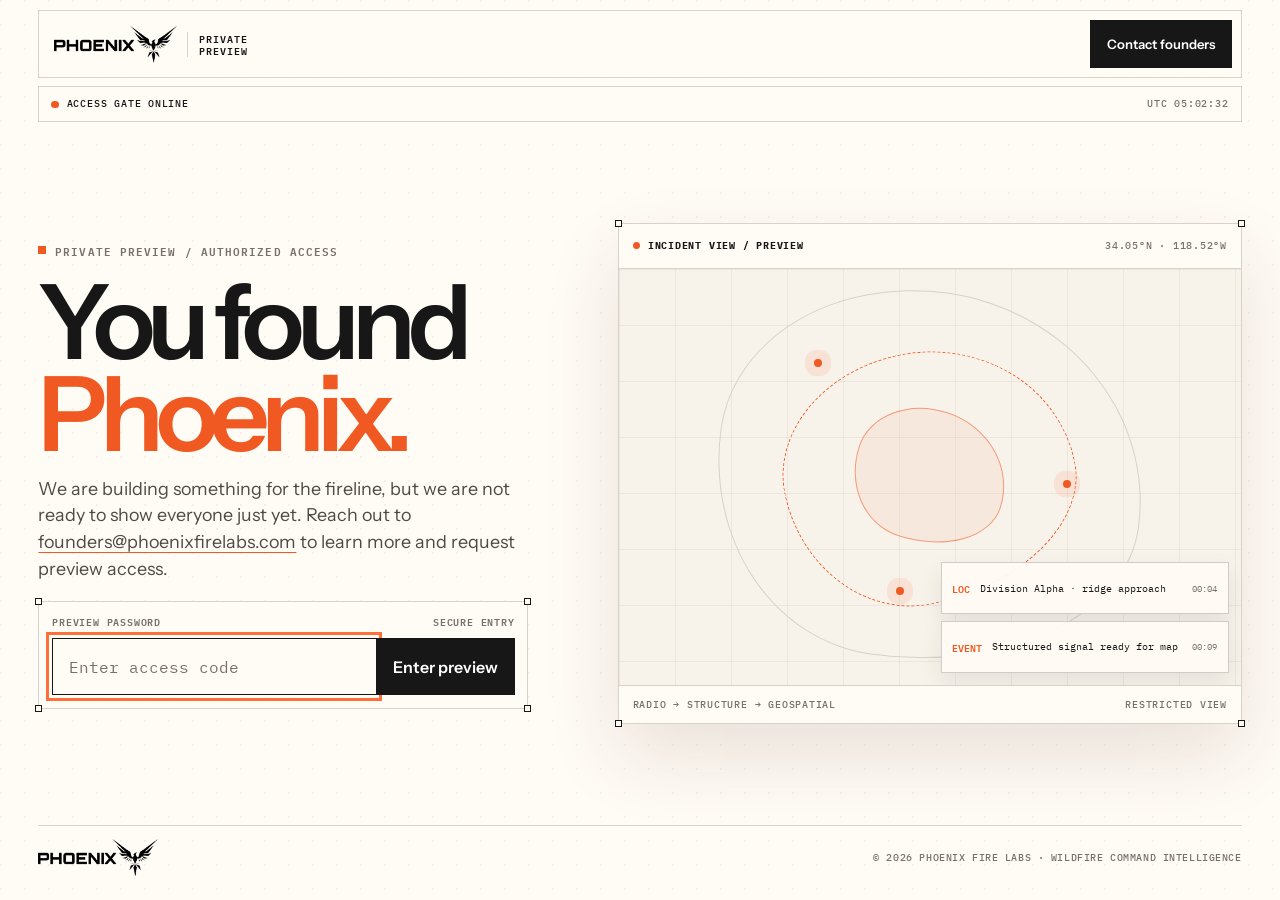
==== commit 8a46c603: "fix: complete landing viewport compositions" ====
--- a/login.html
+++ b/login.html
@@ -120,6 +120,24 @@
     @keyframes pulse { 0%,100% { opacity: 1; transform: scale(1); } 50% { opacity: .3; transform: scale(.86); } }
     @keyframes dashRotate { to { transform: rotate(calc(var(--rotate) + 360deg)); } }
 
+    @media (min-width: 58.01rem) and (max-height: 64rem) {
+      main {
+        padding-top: clamp(1.5rem, 4svh, 3rem);
+        padding-bottom: clamp(1.5rem, 4svh, 3rem);
+      }
+      h1 { margin-top: clamp(0.9rem, 2svh, 1.35rem); font-size: clamp(4rem, 12svh, 6.5rem); }
+      .intro { margin-top: clamp(0.8rem, 1.8svh, 1.2rem); line-height: 1.5; }
+      .gate { margin-top: clamp(1rem, 2svh, 1.4rem); padding: 0.8rem; }
+      .telemetry { min-height: clamp(17rem, 47svh, 26rem); }
+      .perimeter { width: auto; max-width: 80%; height: min(41svh, 24rem); }
+      .feed-item { min-height: 3.25rem; padding: 0.55rem 0.65rem; }
+    }
+
+    @media (min-width: 58.01rem) and (max-height: 44rem) {
+      footer { margin-bottom: 0; padding-block: 0.4rem; }
+      footer img { width: 6rem; }
+    }
+
     @media (max-width: 58rem) {
       main { grid-template-columns: 1fr; align-items: start; padding-top: 4rem; }
       .gate-copy { max-width: 46rem; }
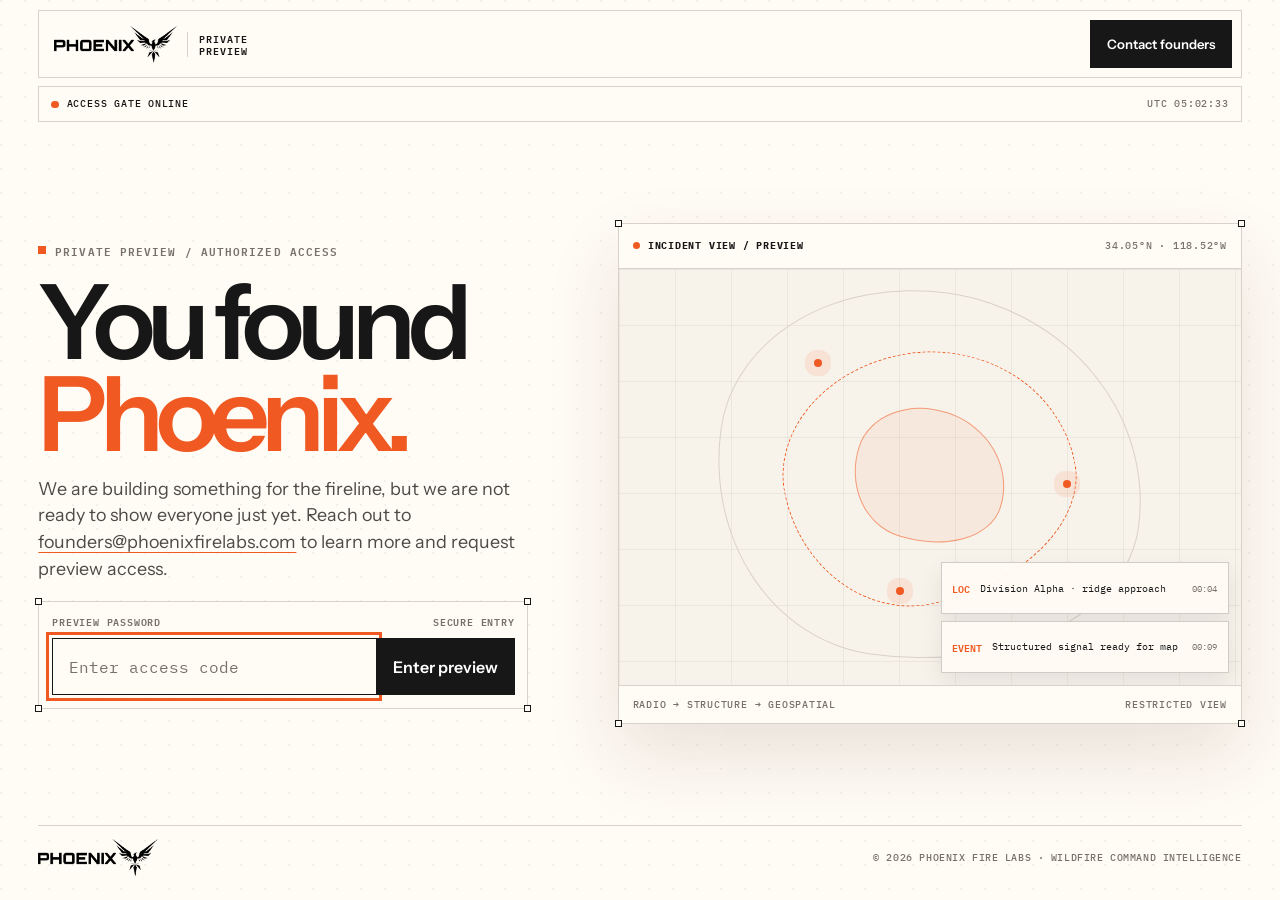
==== commit c6ac5e9b: "fix: apply CodeRabbit auto-fixes Fixed 1 file(s) based on 5 unresolved review comments.  Co-authored" ====
--- a/login.html
+++ b/login.html
@@ -37,7 +37,7 @@
     a { color: inherit; }
     button, input { font: inherit; }
     ::selection { background: var(--ember); color: #fff; }
-    :focus-visible { outline: 3px solid var(--ember-bright); outline-offset: 3px; }
+    :focus-visible { outline: 3px solid var(--ember); outline-offset: 3px; }
 
     .site-header {
       width: calc(100% - (var(--gutter) * 2));
@@ -148,7 +148,7 @@
     @media (max-width: 42rem) {
       :root { --gutter: .75rem; }
       .site-header { min-height: 3.8rem; margin-top: .5rem; padding: .4rem .4rem .4rem .7rem; }
-      .logo-img { height: 2rem; }.logo-sub { display: none; }.header-link { min-height: 2.9rem; padding-inline: .8rem; }
+      .logo-img { height: 2rem; }.logo-sub { display: none; }.header-link { min-height: 3rem; padding-inline: .8rem; }
       .status-strip { margin-top: .4rem; }.status-strip > span:last-child { display: none; }
       main { padding-top: 3.7rem; padding-bottom: 4.5rem; }
       h1 { font-size: clamp(3.7rem,18vw,5.2rem); }
@@ -188,13 +188,13 @@
   <main>
     <section class="gate-copy" aria-labelledby="login-title">
       <div class="eyebrow">Private preview / Authorized access</div>
-      <h1 id="login-title"><span class="title-line"><span>You found</span></span><span class="title-line"><span>Phoenix.</span></span></h1>
+      <h1 id="login-title"><span class="title-line"><span>You found</span></span> <span class="title-line"><span>Phoenix.</span></span></h1>
       <p class="intro">We are building something for the fireline, but we are not ready to show everyone just yet. Reach out to <a href="mailto:founders@phoenixfirelabs.com">founders@phoenixfirelabs.com</a> to learn more and request preview access.</p>
 
       <div class="gate">
         <span class="corner tl"></span><span class="corner tr"></span><span class="corner bl"></span><span class="corner br"></span>
         <div class="gate-error" id="login-error" role="alert" style="display:none;">That password did not work. Check it and try again.</div>
-        <label class="gate-label" for="password"><span>Preview password</span><span>Secure entry</span></label>
+        <label class="gate-label" for="password"><span>Preview password</span><span aria-hidden="true">Secure entry</span></label>
         <form method="POST" action="/api/login" class="gate-form" data-login-form>
           <input type="hidden" name="redirect" id="redirect-field" value="/">
           <input type="password" id="password" name="password" autocomplete="current-password" placeholder="Enter access code" autofocus required>
@@ -229,7 +229,7 @@
       'use strict';
       var params = new URLSearchParams(window.location.search);
       var redirectParam = params.get('redirect');
-      if (redirectParam && redirectParam.startsWith('/') && !redirectParam.startsWith('//') && !redirectParam.includes('://')) {
+      if (redirectParam && redirectParam.startsWith('/') && !redirectParam.startsWith('//') && redirectParam.charAt(1) !== '\\' && !redirectParam.includes('://')) {
         document.getElementById('redirect-field').value = redirectParam;
       }
       if (params.get('error') === '1') {
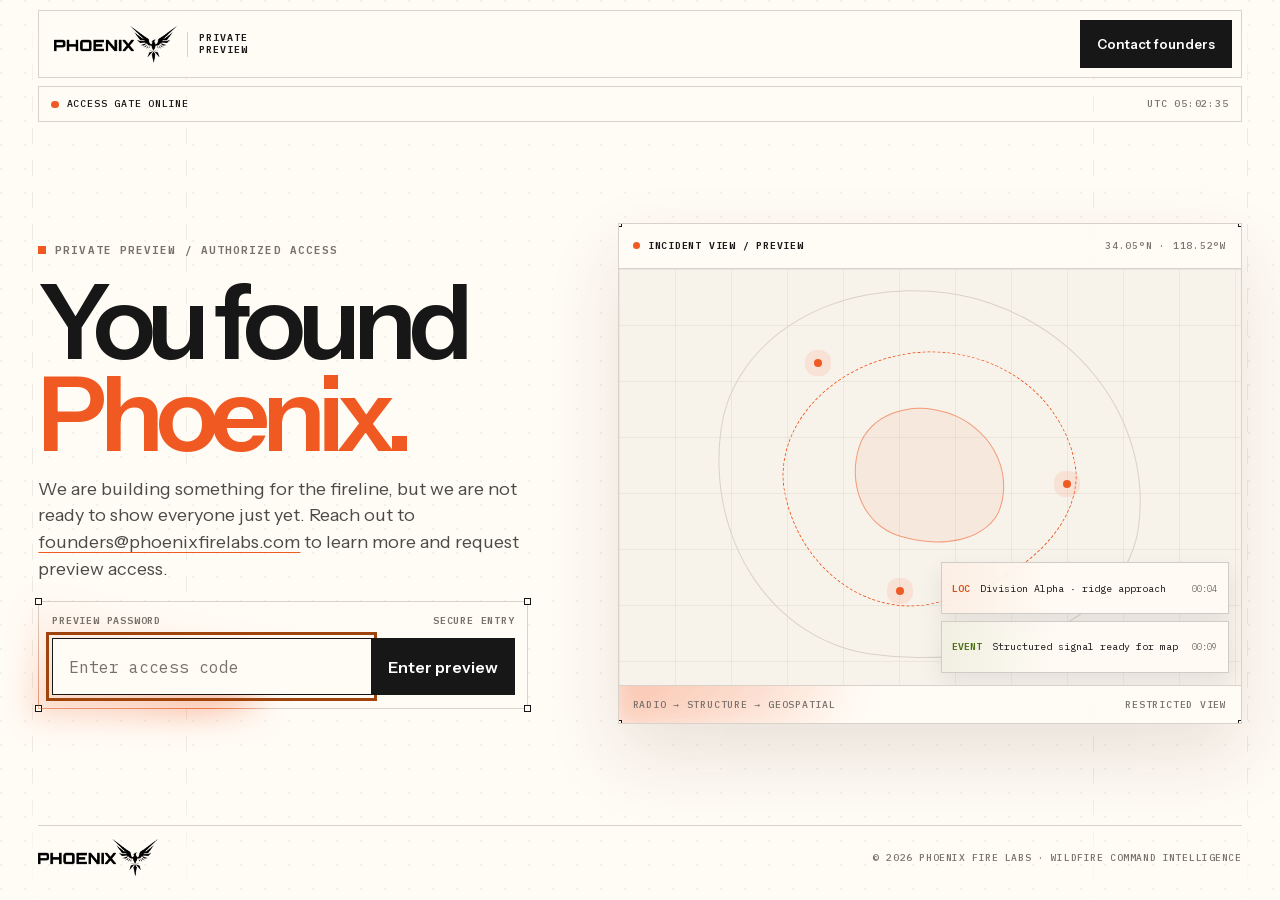
==== commit 794e1011: "feat: add full Phoenix motion system" ====
--- a/login.html
+++ b/login.html
@@ -2,31 +2,18 @@
 <html lang="en">
 <head>
   <meta charset="UTF-8">
-  <meta name="viewport" content="width=device-width, initial-scale=1.0">
+  <meta name="viewport" content="width=device-width, initial-scale=1.0, viewport-fit=cover">
+  <meta name="theme-color" content="#171717">
   <title>Phoenix Fire Labs — Private Preview</title>
   <meta name="robots" content="noindex, nofollow">
   <link rel="icon" href="/favicon.ico" sizes="any">
   <link rel="icon" href="/apple-touch-icon.png" type="image/png" sizes="180x180">
   <link rel="apple-touch-icon" href="/apple-touch-icon.png">
-  <link rel="preconnect" href="https://fonts.googleapis.com">
-  <link rel="preconnect" href="https://fonts.gstatic.com" crossorigin>
-  <link href="https://fonts.googleapis.com/css2?family=IBM+Plex+Mono:wght@400;500;600&amp;family=Instrument+Sans:wght@400;500;600;700&amp;display=swap" rel="stylesheet">
+  <link rel="preload" href="/assets/fonts/instrument-sans-variable.woff2" as="font" type="font/woff2" crossorigin>
+  <link rel="preload" href="/assets/fonts/ibm-plex-mono-400.woff2" as="font" type="font/woff2" crossorigin>
+  <link rel="stylesheet" href="/phoenix.css">
   <style>
-    :root {
-      --paper: #fffbf5;
-      --paper-2: #f7f2ea;
-      --ink: #171717;
-      --ink-soft: #4e4a45;
-      --ink-faint: #77716a;
-      --ember: #f05a22;
-      --ember-bright: #ff7038;
-      --line: #d8d2ca;
-      --signal: #d7ff64;
-      --sans: 'Instrument Sans', 'Helvetica Neue', sans-serif;
-      --mono: 'IBM Plex Mono', monospace;
-      --ease-out: cubic-bezier(0.22, 1, 0.36, 1);
-      --gutter: clamp(0.75rem, 3vw, 2.75rem);
-    }
+    :root { --gutter: clamp(0.75rem, 3vw, 2.75rem); }
 
     *, *::before, *::after { box-sizing: border-box; }
     * { margin: 0; }
@@ -37,7 +24,7 @@
     a { color: inherit; }
     button, input { font: inherit; }
     ::selection { background: var(--ember); color: #fff; }
-    :focus-visible { outline: 3px solid var(--ember); outline-offset: 3px; }
+    :focus-visible { outline: 3px solid var(--ember-dark); outline-offset: 3px; }
 
     .site-header {
       width: calc(100% - (var(--gutter) * 2));
@@ -45,6 +32,10 @@
       min-height: 4.25rem;
       margin: .65rem auto 0;
       padding: .55rem .55rem .55rem .9rem;
+      position: relative;
+      top: auto;
+      left: auto;
+      z-index: 4;
       display: flex;
       justify-content: space-between;
       align-items: center;
@@ -52,20 +43,21 @@
       background: rgba(255,251,245,.92);
       backdrop-filter: blur(18px);
       -webkit-backdrop-filter: blur(18px);
+      transform: none;
     }
 
     .logo { min-height: 2.9rem; display: flex; align-items: center; gap: .65rem; text-decoration: none; }
     .logo-img { width: auto; height: 2.35rem; }
     .logo-sub { padding-left: .65rem; border-left: 1px solid var(--line); font: 600 .62rem/1.25 var(--mono); letter-spacing: .1em; text-transform: uppercase; }
     .header-link { min-height: 3rem; display: inline-flex; align-items: center; gap: .7rem; padding: .7rem 1rem; border: 1px solid var(--ink); background: var(--ink); color: #fff; font-size: .82rem; font-weight: 600; text-decoration: none; transition: background-color 160ms ease, border-color 160ms ease, transform 160ms var(--ease-out); }
-    .header-link:hover { background: var(--ember); border-color: var(--ember); color: var(--ink); }
+    html[data-can-hover] .header-link:hover, .header-link:focus-visible { background: var(--ember); border-color: var(--ember); color: var(--ink); }
     .header-link:active { transform: translateY(1px) scale(.98); }
 
     .status-strip { width: calc(100% - (var(--gutter) * 2)); max-width: 90rem; min-height: 2.25rem; margin: .5rem auto 0; display: flex; align-items: center; justify-content: space-between; gap: 1rem; padding: .65rem .75rem; border: 1px solid var(--line); background: var(--paper); color: var(--ink-faint); font: 500 .62rem/1 var(--mono); letter-spacing: .08em; text-transform: uppercase; }
     .status-live { display: inline-flex; align-items: center; gap: .5rem; color: var(--ink); }
     .status-dot { width: .45rem; height: .45rem; background: var(--ember); border-radius: 50%; animation: pulse 2s ease-in-out infinite; }
 
-    main { width: min(100%, 90rem); flex: 1; margin-inline: auto; padding: clamp(3rem, 7vw, 6.5rem) var(--gutter); display: grid; grid-template-columns: minmax(0,.88fr) minmax(26rem,1.12fr); gap: clamp(2.5rem, 7vw, 7rem); align-items: center; }
+    main { width: min(100%, 90rem); flex: 1; margin-inline: auto; padding: clamp(3rem, 7vw, 6.5rem) var(--gutter); position: relative; z-index: 1; display: grid; grid-template-columns: minmax(0,.88fr) minmax(26rem,1.12fr); gap: clamp(2.5rem, 7vw, 7rem); align-items: center; }
 
     .gate-copy { max-width: 38rem; }
     .eyebrow { display: inline-flex; align-items: center; gap: .55rem; color: var(--ink-faint); font: 600 .68rem/1.2 var(--mono); letter-spacing: .1em; text-transform: uppercase; opacity: 0; animation: fadeUp 700ms var(--ease-out) 80ms forwards; }
@@ -86,11 +78,17 @@
     .gate-form input { min-width: 0; min-height: 3.55rem; padding: .85rem 1rem; border: 1px solid var(--ink); border-right: 0; background: var(--paper); color: var(--ink); font-family: var(--mono); font-size: 1rem; border-radius: 0; }
     .gate-form input::placeholder { color: var(--ink-faint); }
     .gate-form button { min-width: 7rem; min-height: 3.55rem; padding: .8rem 1rem; border: 1px solid var(--ink); background: var(--ink); color: #fff; font-weight: 600; cursor: pointer; transition: background-color 160ms ease, border-color 160ms ease, transform 160ms var(--ease-out); }
-    .gate-form button:hover { background: var(--ember); border-color: var(--ember); color: var(--ink); }
+    html[data-can-hover] .gate-form button:hover, .gate-form button:focus-visible { background: var(--ember); border-color: var(--ember); color: var(--ink); }
     .gate-form button:active { transform: translateY(1px) scale(.98); }
     .gate-form button[aria-busy="true"] { background: var(--ember); border-color: var(--ember); color: var(--ink); cursor: wait; }
-    .gate-error { margin-bottom: .75rem; padding: .75rem; display: flex; align-items: flex-start; gap: .55rem; border: 1px solid var(--ember); background: rgba(240,90,34,.08); color: var(--ink); font: 500 .7rem/1.5 var(--mono); }
-    .gate-error::before { content: '×'; color: var(--ember); font-size: 1rem; font-weight: 600; line-height: 1; }
+    .gate-form button[aria-busy="true"] .loading-dots { display: inline-flex; }
+    .loading-dots { margin-left: .5rem; display: none; align-items: center; gap: .18rem; vertical-align: middle; }
+    .loading-dots i { width: .22rem; height: .22rem; display: block; border-radius: 50%; background: currentColor; animation: loginDot 900ms var(--ease-out) infinite; }
+    .loading-dots i:nth-child(2) { animation-delay: 120ms; }
+    .loading-dots i:nth-child(3) { animation-delay: 240ms; }
+    .gate-error { margin-bottom: .75rem; padding: .75rem; display: flex; align-items: flex-start; gap: .55rem; border: 1px solid var(--signal-alert-border); background: var(--signal-alert-soft); color: var(--ink); font: 500 .7rem/1.5 var(--mono); }
+    .gate-error::before { content: '×'; color: var(--signal-alert); font-size: 1rem; font-weight: 600; line-height: 1; }
+    .gate-error.is-visible { animation: errorFlash 600ms var(--ease-out); }
 
     .preview-console { position: relative; border: 1px solid var(--line); background: rgba(255,251,245,.9); box-shadow: 0 32px 70px rgba(79,46,25,.12); opacity: 0; transform: scale(.97) translateY(12px); animation: consoleIn 1100ms var(--ease-out) 260ms forwards; }
     .console-head, .console-foot { min-height: 2.8rem; padding: .7rem .85rem; display: flex; align-items: center; justify-content: space-between; gap: .8rem; border-bottom: 1px solid var(--line); color: var(--ink-faint); font: 500 .61rem/1.2 var(--mono); letter-spacing: .08em; text-transform: uppercase; }
@@ -119,6 +117,8 @@
     @keyframes feedIn { to { opacity: 1; transform: none; filter: none; } }
     @keyframes pulse { 0%,100% { opacity: 1; transform: scale(1); } 50% { opacity: .3; transform: scale(.86); } }
     @keyframes dashRotate { to { transform: rotate(calc(var(--rotate) + 360deg)); } }
+    @keyframes loginDot { 0%, 100% { opacity: .3; transform: translateY(0); } 45% { opacity: 1; transform: translateY(-.16rem); } }
+    @keyframes errorFlash { 0%, 100% { box-shadow: 0 0 0 rgba(202, 63, 38, 0); } 45% { box-shadow: 0 0 0 .35rem rgba(202, 63, 38, .16); } }
 
     @media (min-width: 58.01rem) and (max-height: 64rem) {
       main {
@@ -175,6 +175,7 @@
   </style>
 </head>
 <body>
+  <div class="fireline-rails" aria-hidden="true"><span></span><span></span><span></span><span></span></div>
   <header class="site-header">
     <a href="/" class="logo" aria-label="Phoenix Fire Labs home">
       <img src="allblack.png" alt="Phoenix Fire Labs" class="logo-img">
@@ -188,22 +189,22 @@
   <main>
     <section class="gate-copy" aria-labelledby="login-title">
       <div class="eyebrow">Private preview / Authorized access</div>
-      <h1 id="login-title"><span class="title-line"><span>You found</span></span> <span class="title-line"><span>Phoenix.</span></span></h1>
+      <h1 id="login-title" aria-label="You found Phoenix."><span class="title-line" aria-hidden="true"><span>You found</span></span><span class="title-line" aria-hidden="true"><span>Phoenix.</span></span></h1>
       <p class="intro">We are building something for the fireline, but we are not ready to show everyone just yet. Reach out to <a href="mailto:founders@phoenixfirelabs.com">founders@phoenixfirelabs.com</a> to learn more and request preview access.</p>
 
-      <div class="gate">
+      <div class="gate beam-surface" data-beam-active="true">
         <span class="corner tl"></span><span class="corner tr"></span><span class="corner bl"></span><span class="corner br"></span>
         <div class="gate-error" id="login-error" role="alert" style="display:none;">That password did not work. Check it and try again.</div>
         <label class="gate-label" for="password"><span>Preview password</span><span aria-hidden="true">Secure entry</span></label>
         <form method="POST" action="/api/login" class="gate-form" data-login-form>
           <input type="hidden" name="redirect" id="redirect-field" value="/">
           <input type="password" id="password" name="password" autocomplete="current-password" placeholder="Enter access code" autofocus required>
-          <button type="submit" data-submit>Enter preview</button>
+          <button type="submit" data-submit><span data-submit-label>Enter preview</span><span class="loading-dots" aria-hidden="true"><i></i><i></i><i></i></span></button>
         </form>
       </div>
     </section>
 
-    <section class="preview-console" aria-label="Phoenix incident intelligence preview">
+    <section class="preview-console beam-surface" aria-label="Phoenix incident intelligence preview" data-beam-active="true" data-motion-region>
       <span class="corner tl"></span><span class="corner tr"></span><span class="corner bl"></span><span class="corner br"></span>
       <div class="console-head"><strong>Incident view / Preview</strong><span>34.05°N · 118.52°W</span></div>
       <div class="telemetry" aria-hidden="true">
@@ -214,8 +215,8 @@
           <span class="map-point one"></span><span class="map-point two"></span><span class="map-point three"></span>
         </div>
         <div class="preview-feed">
-          <div class="feed-item"><span class="feed-code">LOC</span><span class="feed-text">Division Alpha · ridge approach</span><span class="feed-time">00:04</span></div>
-          <div class="feed-item"><span class="feed-code">EVENT</span><span class="feed-text">Structured signal ready for map</span><span class="feed-time">00:09</span></div>
+          <div class="feed-item signal-location"><span class="feed-code">LOC</span><span class="feed-text">Division Alpha · ridge approach</span><span class="feed-time">00:04</span></div>
+          <div class="feed-item signal-sync"><span class="feed-code">EVENT</span><span class="feed-text">Structured signal ready for map</span><span class="feed-time">00:09</span></div>
         </div>
       </div>
       <div class="console-foot"><span>Radio → structure → geospatial</span><span>Restricted view</span></div>
@@ -224,27 +225,40 @@
 
   <footer><img src="allblack.png" alt="Phoenix Fire Labs"><span>© 2026 Phoenix Fire Labs · Wildfire command intelligence</span></footer>
 
+  <script src="/phoenix.js"></script>
   <script>
     (function () {
       'use strict';
       var params = new URLSearchParams(window.location.search);
       var redirectParam = params.get('redirect');
-      if (redirectParam && redirectParam.startsWith('/') && !redirectParam.startsWith('//') && redirectParam.charAt(1) !== '\\' && !redirectParam.includes('://')) {
-        document.getElementById('redirect-field').value = redirectParam;
+      if (redirectParam && redirectParam.startsWith('/')) {
+        try {
+          var redirectUrl = new URL(redirectParam, window.location.origin);
+          if (redirectUrl.origin === window.location.origin) {
+            document.getElementById('redirect-field').value = redirectUrl.pathname + redirectUrl.search + redirectUrl.hash;
+          }
+        } catch (error) {
+          // Keep the default same-origin destination.
+        }
       }
       if (params.get('error') === '1') {
-        document.getElementById('login-error').style.display = 'flex';
+        var loginError = document.getElementById('login-error');
+        loginError.style.display = 'flex';
+        loginError.classList.add('is-visible');
       }
 
-      function updateClock() {
-        document.querySelector('[data-clock]').textContent = 'UTC ' + new Date().toISOString().slice(11, 19);
-      }
-      updateClock();
-      window.setInterval(updateClock, 1000);
+      var runtime = window.PhoenixRuntime;
+      if (runtime) runtime.updateClocks();
+
+      var gate = document.querySelector('.gate');
+      var password = document.getElementById('password');
+      gate.setAttribute('data-beam-active', String(document.activeElement === password));
+      gate.addEventListener('focusin', function () { gate.setAttribute('data-beam-active', 'true'); });
+      gate.addEventListener('focusout', function () { gate.setAttribute('data-beam-active', 'false'); });
 
       document.querySelector('[data-login-form]').addEventListener('submit', function () {
         var submit = document.querySelector('[data-submit]');
-        submit.textContent = 'Checking access…';
+        document.querySelector('[data-submit-label]').textContent = 'Checking access';
         submit.setAttribute('aria-busy', 'true');
       });
     }());
--- a/phoenix.css
+++ b/phoenix.css
@@ -0,0 +1,583 @@
+@font-face {
+  font-family: 'Instrument Sans';
+  src: url('/assets/fonts/instrument-sans-variable.woff2') format('woff2');
+  font-style: normal;
+  font-weight: 400 700;
+  font-display: swap;
+}
+
+@font-face {
+  font-family: 'IBM Plex Mono';
+  src: url('/assets/fonts/ibm-plex-mono-400.woff2') format('woff2');
+  font-style: normal;
+  font-weight: 400;
+  font-display: swap;
+}
+
+@font-face {
+  font-family: 'IBM Plex Mono';
+  src: url('/assets/fonts/ibm-plex-mono-500.woff2') format('woff2');
+  font-style: normal;
+  font-weight: 500;
+  font-display: swap;
+}
+
+@font-face {
+  font-family: 'IBM Plex Mono';
+  src: url('/assets/fonts/ibm-plex-mono-600.woff2') format('woff2');
+  font-style: normal;
+  font-weight: 600;
+  font-display: swap;
+}
+
+@property --beam-angle {
+  syntax: '<angle>';
+  initial-value: 0deg;
+  inherits: false;
+}
+
+:root {
+  --paper: #fffbf5;
+  --paper-2: #f7f2ea;
+  --ink: #171717;
+  --ink-2: #202020;
+  --ink-soft: #4e4a45;
+  --ink-faint: #77716a;
+  --ember: #f05a22;
+  --ember-bright: #ff7038;
+  --ember-dark: #a0440d;
+  --ember-faint: rgba(240, 90, 34, 0.1);
+  --line: #d8d2ca;
+  --line-dark: rgba(255, 255, 255, 0.2);
+  --signal: #d7ff64;
+  --location: #d84f17;
+  --location-tint: rgba(216, 79, 23, 0.11);
+  --unit: #1769aa;
+  --unit-tint: rgba(23, 105, 170, 0.11);
+  --event: #b52c32;
+  --event-tint: rgba(181, 44, 50, 0.11);
+  --sync: #4e6f13;
+  --sync-bright: #d7ff64;
+  --sync-tint: rgba(78, 111, 19, 0.12);
+  --font-sans: 'Instrument Sans', 'Helvetica Neue', Helvetica, Arial, sans-serif;
+  --font-mono: 'IBM Plex Mono', 'SFMono-Regular', Consolas, monospace;
+  --sans: var(--font-sans);
+  --mono: var(--font-mono);
+  --space-1: 0.25rem;
+  --space-2: 0.5rem;
+  --space-3: 0.75rem;
+  --space-4: 1rem;
+  --space-6: 1.5rem;
+  --space-8: 2rem;
+  --space-12: 3rem;
+  --space-16: 4rem;
+  --space-20: 5rem;
+  --page-gutter: 1rem;
+  --gutter: var(--page-gutter);
+  --section-space: 4.75rem;
+  --section-gap: 3rem;
+  --max-width: 90rem;
+  --type-display-size: 4.25rem;
+  --type-display-size-md: 7.5rem;
+  --type-display-leading: 0.88;
+  --type-display-tracking: -0.075em;
+  --type-section-size: 3rem;
+  --type-section-size-md: 5.7rem;
+  --type-section-leading: 0.94;
+  --type-section-tracking: -0.065em;
+  --motion-micro: 200ms;
+  --motion-enter: 800ms;
+  --motion-ambient: 2000ms;
+  --motion-loop: 20s;
+  --ease-out: cubic-bezier(0.22, 1, 0.36, 1);
+  --ease-fast: cubic-bezier(0.25, 1, 0.5, 1);
+  --surface-bg: var(--paper);
+  --surface-fg: var(--ink);
+  --surface-muted: var(--ink-soft);
+  --surface-faint: var(--ink-faint);
+  --surface-rule: var(--line);
+}
+html { overflow-x: clip; }
+
+
+@media (min-width: 48rem) {
+  :root {
+    --page-gutter: 1.5rem;
+    --section-space: 6.5rem;
+    --section-gap: 4rem;
+  }
+}
+
+@media (min-width: 64rem) {
+  :root {
+    --page-gutter: 2rem;
+    --section-space: 8rem;
+    --section-gap: 5rem;
+  }
+}
+
+html { min-width: 20rem; }
+body { position: relative; }
+
+[data-surface='paper'] {
+  --surface-bg: var(--paper);
+  --surface-fg: var(--ink);
+  --surface-muted: var(--ink-soft);
+  --surface-faint: var(--ink-faint);
+  --surface-rule: var(--line);
+}
+
+[data-surface='ink'] {
+  --surface-bg: var(--ink);
+  --surface-fg: #fffaf4;
+  --surface-muted: rgba(255, 250, 244, 0.68);
+  --surface-faint: rgba(255, 250, 244, 0.48);
+  --surface-rule: rgba(255, 255, 255, 0.2);
+}
+
+[data-surface='ember'] {
+  --surface-bg: var(--ember);
+  --surface-fg: var(--ink);
+  --surface-muted: rgba(23, 23, 23, 0.72);
+  --surface-faint: rgba(23, 23, 23, 0.55);
+  --surface-rule: rgba(23, 23, 23, 0.24);
+}
+
+:focus-visible {
+  outline: 3px solid var(--ember-dark);
+  outline-offset: 3px;
+}
+
+[data-surface='ink'] :focus-visible,
+html[data-nav-on-dark] .site-header :focus-visible {
+  outline-color: var(--ember-bright);
+}
+
+.fireline-rails {
+  position: absolute;
+  inset: 0;
+  z-index: 0;
+  overflow: hidden;
+  pointer-events: none;
+  mask-image: linear-gradient(to bottom, transparent, #000 8rem, #000 calc(100% - 8rem), transparent);
+}
+
+.fireline-rails span {
+  position: absolute;
+  top: 0;
+  bottom: 0;
+  width: 1px;
+  opacity: 0.58;
+  background: linear-gradient(to bottom, rgba(23, 23, 23, 0.13) 50%, transparent 50%) 0 0 / 1px 32px repeat-y;
+}
+
+.fireline-rails span:nth-child(1) { left: max(var(--page-gutter), calc((100% - var(--max-width)) / 2 + var(--page-gutter))); }
+.fireline-rails span:nth-child(2) { left: max(calc(var(--page-gutter) + 12%), calc(50% - 37.5rem)); }
+.fireline-rails span:nth-child(3) { right: max(calc(var(--page-gutter) + 12%), calc(50% - 37.5rem)); }
+.fireline-rails span:nth-child(4) { right: max(var(--page-gutter), calc((100% - var(--max-width)) / 2 + var(--page-gutter))); }
+
+main, .site-footer { position: relative; z-index: 1; }
+
+.bleed-rule {
+  width: 100%;
+  height: 1px;
+  position: relative;
+  overflow: visible;
+  pointer-events: none;
+}
+
+.bleed-rule::before {
+  position: absolute;
+  top: 0;
+  left: 50%;
+  width: 200dvw;
+  height: 1px;
+  background: repeating-linear-gradient(90deg, var(--line) 0 16px, transparent 16px 32px);
+  content: '';
+  opacity: 0;
+  transform: translateX(-50%);
+  animation: ambientReveal var(--motion-ambient) var(--ease-out) forwards;
+}
+
+.ember-band {
+  min-height: 5.5rem;
+  position: relative;
+  isolation: isolate;
+  overflow: hidden;
+  color: var(--ember);
+  pointer-events: none;
+  contain: layout style paint;
+  mask-image: linear-gradient(90deg, transparent, #000 12%, #000 88%, transparent);
+}
+
+.ember-band::before {
+  position: absolute;
+  top: 50%;
+  left: 50%;
+  z-index: -1;
+  width: 72%;
+  height: 160%;
+  border-radius: 50%;
+  background: rgba(240, 90, 34, 0.26);
+  filter: blur(38px);
+  content: '';
+  transform: translate(-50%, -50%);
+}
+
+.ember-band::after {
+  position: absolute;
+  inset: 0;
+  background-image: radial-gradient(circle, currentColor 1px, transparent 1.25px);
+  background-position: 0 0;
+  background-size: 18px 18px;
+  content: '';
+  opacity: 0.36;
+  animation: emberMatrixPulse 2.2s cubic-bezier(0.4, 0, 0.2, 1) infinite both;
+  mask-image: radial-gradient(ellipse 72% 90% at 50% 50%, #000 28%, transparent 82%);
+}
+
+.beam-surface {
+  position: relative;
+  isolation: isolate;
+}
+.map-stage,
+.latency-console,
+.signal-viz,
+.preview-console {
+  contain: layout style paint;
+}
+
+
+.beam-surface::before,
+.beam-surface::after {
+  position: absolute;
+  inset: -1px;
+  z-index: 5;
+  border-radius: inherit;
+  content: '';
+  pointer-events: none;
+  opacity: 0;
+  transition: opacity var(--motion-micro) var(--ease-out);
+}
+
+.beam-surface::after {
+  padding: 1px;
+  background: conic-gradient(from var(--beam-angle), transparent 0 54%, color-mix(in srgb, var(--ember) 84%, #fff) 66%, transparent 78% 100%);
+  -webkit-mask: linear-gradient(#fff 0 0) content-box, linear-gradient(#fff 0 0);
+  -webkit-mask-composite: xor;
+  mask: linear-gradient(#fff 0 0) content-box, linear-gradient(#fff 0 0);
+  mask-composite: exclude;
+}
+
+.beam-surface::before {
+  inset: -8px;
+  z-index: -1;
+  background: conic-gradient(from var(--beam-angle), transparent 0 55%, color-mix(in srgb, var(--ember) 36%, transparent) 67%, transparent 79% 100%);
+  filter: blur(14px);
+}
+
+.beam-surface[data-beam-active='true']::before,
+.beam-surface[data-beam-active='true']::after {
+  opacity: 1;
+  animation: beamSpin 24s linear infinite;
+}
+
+.incident-card,
+.feed-item {
+  position: relative;
+  isolation: isolate;
+}
+
+.signal-location { --feed-accent: var(--location); --feed-tint: var(--location-tint); }
+.signal-unit { --feed-accent: var(--unit); --feed-tint: var(--unit-tint); }
+.signal-event { --feed-accent: var(--event); --feed-tint: var(--event-tint); }
+.signal-sync { --feed-accent: var(--sync); --feed-tint: var(--sync-tint); }
+.signal-location .feed-code,
+.signal-unit .feed-code,
+.signal-event .feed-code,
+.signal-sync .feed-code { color: var(--feed-accent); }
+
+.signal-location::after,
+.signal-unit::after,
+.signal-event::after,
+.signal-sync::after {
+  position: absolute;
+  inset: 0;
+  z-index: 0;
+  background: linear-gradient(90deg, var(--feed-tint), transparent 42%);
+  content: '';
+  opacity: 0.65;
+}
+.signal-location > *,
+.signal-unit > *,
+.signal-event > *,
+.signal-sync > * {
+  position: relative;
+  z-index: 1;
+}
+
+
+.waveform-band {
+  min-height: 8.5rem;
+  position: relative;
+  display: grid;
+  align-items: center;
+  overflow: hidden;
+  border-block: 1px solid var(--line);
+  background: var(--ink);
+  color: rgba(255, 112, 56, 0.68);
+  contain: layout style paint;
+  mask-image: linear-gradient(90deg, transparent, #000 6%, #000 94%, transparent);
+}
+
+.waveform-track {
+  width: max-content;
+  display: flex;
+  align-items: center;
+  animation: waveformScroll var(--motion-loop) linear infinite;
+}
+
+.waveform-track svg {
+  width: 74.5rem;
+  height: 6rem;
+  flex: 0 0 auto;
+}
+
+.waveform-label {
+  position: absolute;
+  inset: auto var(--page-gutter) 0.55rem;
+  display: flex;
+  justify-content: space-between;
+  color: rgba(255, 250, 244, 0.48);
+  font: 500 0.56rem/1 var(--font-mono);
+  letter-spacing: 0.08em;
+  text-transform: uppercase;
+}
+
+.loading-dots span { animation: loadingDot 1.2s steps(1, end) infinite; }
+.loading-dots span:nth-child(2) { animation-delay: 0.4s; }
+.loading-dots span:nth-child(3) { animation-delay: 0.8s; }
+
+html[data-nav-on-dark] .site-header {
+  border-color: rgba(255, 255, 255, 0.24);
+  background: rgba(23, 23, 23, 0.9);
+  color: #fffaf4;
+  box-shadow: 0 14px 34px rgba(0, 0, 0, 0.24);
+}
+
+html[data-nav-on-dark] .site-header .logo-img { filter: invert(1); }
+html[data-nav-on-dark] .site-header .logo-sub { border-color: rgba(255, 255, 255, 0.24); }
+html[data-nav-on-dark] .site-header .desktop-nav a { color: rgba(255, 250, 244, 0.72); }
+html[data-nav-on-dark] .site-header .desktop-nav a[aria-current='true'] { color: #fffaf4; }
+html[data-nav-on-dark] .site-header .menu-toggle { border-color: #fffaf4; }
+html[data-nav-on-dark] .site-header .menu-toggle-lines,
+html[data-nav-on-dark] .site-header .menu-toggle-lines::before,
+html[data-nav-on-dark] .site-header .menu-toggle-lines::after { background: #fffaf4; }
+html[data-nav-on-dark] .site-header .header-cta { border-color: #fffaf4; background: #fffaf4; color: var(--ink); }
+
+.status-strip {
+  transform-origin: top center;
+  transition: opacity var(--motion-micro) var(--ease-out), transform var(--motion-micro) var(--ease-out);
+}
+
+html[data-nav-scrolled] .status-strip { opacity: 0.56; transform: translateY(-0.2rem); }
+html[data-nav-deep-scrolled] .status-strip { opacity: 0; pointer-events: none; transform: translateY(-0.55rem); }
+
+.command-deck {
+  width: calc(100% - 1rem);
+  max-width: calc(var(--max-width) - 1rem);
+  margin: 0.5rem auto 0;
+  padding-inline: clamp(1.5rem, 4vw, 4.5rem);
+  border: 1px solid rgba(255, 255, 255, 0.2);
+  border-radius: 0.75rem;
+  background: var(--ink);
+  color: #fffaf4;
+  box-shadow: 1px 6px 16px rgba(255, 255, 255, 0.05) inset, 0 -1px 0 rgba(255, 255, 255, 0.04) inset, 0 12px 34px rgba(23, 23, 23, 0.12);
+  isolation: isolate;
+  overflow: hidden;
+}
+
+.command-deck > *:not(.hero-ember-field) { position: relative; z-index: 1; }
+.command-deck .hero-eyebrow { color: rgba(255, 250, 244, 0.54); }
+.command-deck .hero-title-line:nth-child(2) > span { color: var(--ember-bright); }
+.command-deck .rotator-wrap,
+.command-deck .hero-sub { color: rgba(255, 250, 244, 0.7); }
+.command-deck .rotator { color: var(--ember-bright); }
+.command-deck .hero-proof { color: rgba(255, 250, 244, 0.48); }
+.command-deck .hero-proof-divider { background: rgba(255, 255, 255, 0.24); }
+.command-deck .button.secondary { border-color: rgba(255, 255, 255, 0.62); color: #fffaf4; }
+.command-deck .button.secondary:focus-visible { border-color: var(--ember-bright); background: var(--ember-bright); color: var(--ink); }
+
+.hero-ember-field {
+  position: absolute;
+  inset: auto -12% 5% 26%;
+  z-index: 0;
+  height: 42%;
+  color: var(--ember-bright);
+  opacity: 0.58;
+  transform: rotate(-3deg);
+}
+
+.hero-ember-field::before { opacity: 0.18; }
+
+.reveal {
+  transform: translateY(6px);
+  filter: none;
+  transition-duration: var(--motion-enter);
+  transition-timing-function: var(--ease-out);
+}
+
+.route-node { transition: border-color var(--motion-micro) var(--ease-out), background-color var(--motion-micro) var(--ease-out), transform var(--motion-micro) var(--ease-out); }
+.section-schematic.is-visible .route-node { animation: routeNodeWake 5.6s var(--ease-out) infinite; }
+.section-schematic.is-visible .route-node:nth-of-type(1) { animation-delay: 0s; }
+.section-schematic.is-visible .route-node:nth-of-type(2) { animation-delay: 0.65s; }
+.section-schematic.is-visible .route-node:nth-of-type(3) { animation-delay: 1.3s; }
+.section-schematic.is-visible .route-node:nth-of-type(4) { animation-delay: 1.95s; }
+
+.section-schematic.is-visible .platform-input { animation: platformInput 3.4s var(--ease-out) both; }
+.section-schematic.is-visible .platform-input:nth-child(2) { animation-delay: 0.45s; }
+.section-schematic.is-visible .platform-input:nth-child(3) { animation-delay: 0.9s; }
+.section-schematic.is-visible .platform-output { animation: platformOutput 3.4s var(--ease-out) 1.45s both; }
+.section-schematic.is-visible .platform-merge span { animation: mergePulse 3.4s var(--ease-out) 1.15s both; }
+
+.latency-track::after {
+  position: absolute;
+  top: 50%;
+  left: 0;
+  width: 0.55rem;
+  height: 0.55rem;
+  border-radius: 50%;
+  background: currentColor;
+  box-shadow: 0 0 0 0.35rem color-mix(in srgb, currentColor 15%, transparent);
+  content: '';
+  transform: translateY(-50%);
+  animation: latencyPacket 5.5s linear infinite;
+}
+
+.latency-track.slow::after { animation-duration: 11s; }
+.latency-track.fast::after { animation-duration: 3.8s; }
+
+.product-tabs { border-radius: 0.1rem; }
+.tab-button { position: relative; transition-duration: var(--motion-micro); transition-timing-function: var(--ease-out); }
+.tab-button::before {
+  position: absolute;
+  right: 0.8rem;
+  bottom: 0.55rem;
+  left: 0.8rem;
+  height: 1px;
+  background: var(--ember-bright);
+  content: '';
+  transform: scaleX(0);
+  transform-origin: left;
+  transition: transform 6.5s linear;
+}
+.tab-button[aria-selected='true']::before { transform: scaleX(1); }
+[data-rotation-stopped='true'] .tab-button::before { display: none; }
+
+.tab-panel.is-active { animation-duration: 240ms; animation-timing-function: var(--ease-out); }
+
+html[data-can-hover] .platform-grid:not(:has(.platform-card:focus-visible)):has(.platform-card:hover) .platform-card:not(:hover),
+.platform-grid:has(.platform-card:focus-visible) .platform-card:not(:focus-visible) { opacity: 0.62; }
+.platform-card { transition: opacity var(--motion-micro) var(--ease-out), background-color var(--motion-micro) var(--ease-out); }
+.platform-card:hover,
+.platform-card:focus-visible { transform: none; }
+
+.timeline-event::before { animation: eventNodePop var(--motion-enter) var(--ease-out) both; animation-delay: calc(var(--event-index, 0) * 160ms); }
+
+.is-paused,
+.is-paused::before,
+.is-paused::after,
+.is-paused *,
+.is-paused *::before,
+.is-paused *::after {
+  animation-play-state: paused !important;
+}
+html[data-document-hidden],
+html[data-document-hidden]::before,
+html[data-document-hidden]::after,
+html[data-document-hidden] *,
+html[data-document-hidden] *::before,
+html[data-document-hidden] *::after {
+  animation-play-state: paused !important;
+}
+
+
+.footer-links a {
+  min-height: 2.75rem;
+  display: inline-flex;
+  align-items: center;
+}
+
+@media (hover: hover) {
+  .button:hover,
+  .button:focus-visible { background: var(--ember); border-color: var(--ember); color: var(--ink); }
+  .button.secondary:hover,
+  .button.secondary:focus-visible { background: var(--ink); color: #fff; }
+  .button.light:hover,
+  .button.light:focus-visible { border-color: var(--ember-bright); background: var(--ember-bright); color: var(--ink); }
+  .header-link:hover,
+  .header-link:focus-visible { background: var(--ember); border-color: var(--ember); color: var(--ink); }
+  .desktop-nav a:hover,
+  .desktop-nav a:focus-visible { color: var(--ink); }
+  .desktop-nav a:hover::after,
+  .desktop-nav a:focus-visible::after { transform: scaleX(1); }
+  .tab-button:hover:not([aria-selected='true']),
+  .tab-button:focus-visible:not([aria-selected='true']) { background: var(--ember-faint); }
+}
+
+.button:hover svg,
+.button:focus-visible svg { transform: none; }
+.button:active,
+.header-link:active { transform: translateY(1px) scale(0.98); }
+
+@media (max-width: 56rem) {
+  .fireline-rails { display: none; }
+  .command-deck { width: calc(100% - 0.75rem); margin-top: 0.375rem; padding-inline: max(1.25rem, var(--page-gutter)); border-radius: 0.65rem; }
+  .hero-ember-field { inset: 44% -28% auto 4%; height: 22rem; }
+  .waveform-band { min-height: 7rem; }
+}
+
+@media (max-width: 44rem) {
+  .bleed-rule::before { width: 100dvw; }
+  .ember-band { min-height: 4.5rem; }
+  .waveform-track svg { width: 58rem; height: 5rem; }
+  .waveform-label span:last-child { display: none; }
+  .platform-grid:has(.platform-card:hover) .platform-card:not(:hover) { opacity: 1; }
+}
+
+@media (prefers-reduced-motion: reduce) {
+  .ember-band::after { animation: none; opacity: 0.55; transform: none; }
+  .waveform-track { animation: none; transform: translateX(-12%); }
+  .beam-surface::before,
+  .beam-surface::after { animation: none !important; opacity: 0 !important; }
+  .section-schematic .route-node,
+  .platform-input,
+  .platform-output,
+  .platform-merge span,
+  .latency-track::after,
+  .timeline-event::before { animation: none !important; opacity: 1; transform: none; }
+  .route-node { border-color: var(--line); background: var(--paper); }
+  .route-node.is-live { border-color: var(--ember); background: var(--ember-faint); }
+  .tab-button::before { display: none; }
+}
+
+@media (forced-colors: active) {
+  :focus-visible { outline: 3px solid Highlight; }
+  .button, .header-link, .menu-toggle, .tab-button, .gate-form input, .gate-form button { border: 1px solid ButtonText; forced-color-adjust: auto; }
+  .button:focus-visible, .header-link:focus-visible, .tab-button:focus-visible, .gate-form input:focus-visible { outline-color: Highlight; }
+  .registration-box, .map-console, .preview-console, .latency-console, .product-tabs, .platform-card { border-color: CanvasText; }
+  .corner, .route-node, .map-point, .status-dot, .live-signal { forced-color-adjust: none; background: Highlight; border-color: CanvasText; }
+  .ember-band, .fireline-rails, .beam-surface::before, .beam-surface::after { display: none; }
+}
+
+@keyframes ambientReveal { to { opacity: 0.72; } }
+@keyframes emberMatrixPulse { 0%, 100% { opacity: 0.32; transform: translate3d(0, 0, 0); } 46% { opacity: 0.86; transform: translate3d(0.8px, -0.55px, 0); } }
+@keyframes beamSpin { to { --beam-angle: 360deg; } }
+@keyframes waveformScroll { to { transform: translateX(-50%); } }
+@keyframes loadingDot { 0%, 32% { opacity: 0; } 33%, 100% { opacity: 1; } }
+@keyframes routeNodeWake { 0%, 11%, 48%, 100% { border-color: var(--line); background: rgba(255, 251, 245, 0.76); transform: scale(1); } 18%, 36% { border-color: var(--ember); background: var(--ember-faint); transform: scale(1.04); } }
+@keyframes platformInput { 0%, 12%, 52%, 100% { background: transparent; } 20%, 42% { background: var(--ember-faint); } }
+@keyframes platformOutput { 0%, 16%, 48%, 100% { box-shadow: none; transform: scale(1); } 24%, 40% { box-shadow: 0 0 0 5px rgba(240, 90, 34, 0.12); transform: scale(1.015); } }
+@keyframes mergePulse { 0%, 16%, 48%, 100% { border-color: var(--ember); transform: scale(1); } 24%, 40% { border-color: var(--sync); transform: scale(1.12); } }
+@keyframes latencyPacket { from { left: 0; } to { left: calc(100% - 0.55rem); } }
+@keyframes eventNodePop { from { opacity: 0; transform: scale(0.45); } 55% { opacity: 1; transform: scale(1.08); } 78% { transform: scale(0.97); } to { opacity: 1; transform: scale(1); } }
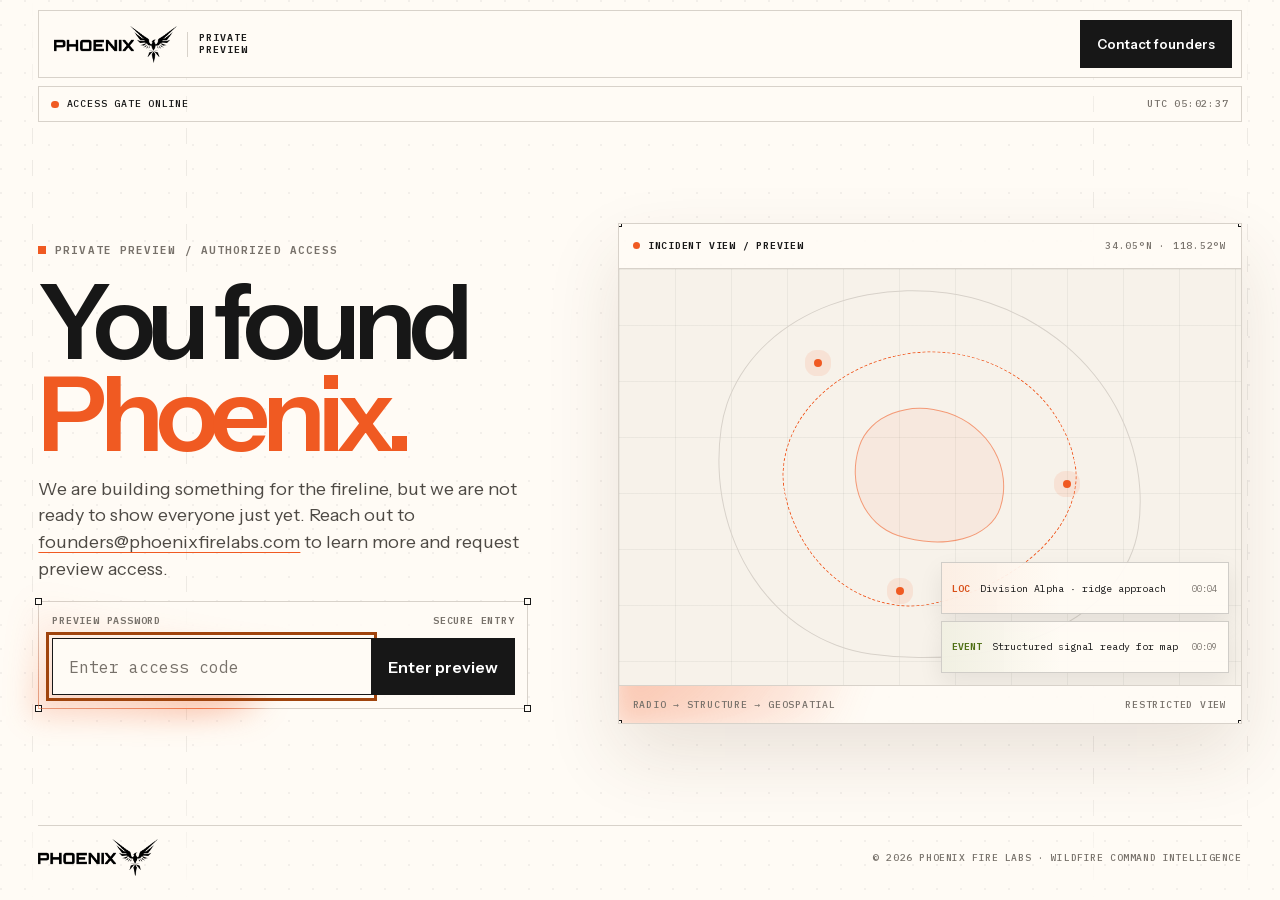
==== commit 4c86b737: "fix: apply CodeRabbit auto-fixes Fixed 4 file(s) based on 8 unresolved review comments.  Co-authored" ====
--- a/login.html
+++ b/login.html
@@ -60,17 +60,17 @@
     main { width: min(100%, 90rem); flex: 1; margin-inline: auto; padding: clamp(3rem, 7vw, 6.5rem) var(--gutter); position: relative; z-index: 1; display: grid; grid-template-columns: minmax(0,.88fr) minmax(26rem,1.12fr); gap: clamp(2.5rem, 7vw, 7rem); align-items: center; }
 
     .gate-copy { max-width: 38rem; }
-    .eyebrow { display: inline-flex; align-items: center; gap: .55rem; color: var(--ink-faint); font: 600 .68rem/1.2 var(--mono); letter-spacing: .1em; text-transform: uppercase; opacity: 0; animation: fadeUp 700ms var(--ease-out) 80ms forwards; }
+    .eyebrow { display: inline-flex; align-items: center; gap: .55rem; color: var(--ink-faint); font: 600 .68rem/1.2 var(--mono); letter-spacing: .1em; text-transform: uppercase; opacity: 0; animation: fade-up 700ms var(--ease-out) 80ms forwards; }
     .eyebrow::before { width: .5rem; height: .5rem; background: var(--ember); content: ''; }
     h1 { max-width: 8ch; margin-top: clamp(1.5rem,3vw,2.2rem); font-size: clamp(4rem,7.8vw,7.6rem); font-weight: 600; line-height: .88; letter-spacing: -.075em; }
     .title-line { display: block; overflow: hidden; padding-bottom: .08em; margin-bottom: -.08em; }
-    .title-line span { display: block; opacity: 0; transform: translateY(105%); animation: titleIn 900ms var(--ease-out) forwards; }
+    .title-line span { display: block; opacity: 0; transform: translateY(105%); animation: title-in 900ms var(--ease-out) forwards; }
     .title-line:nth-child(1) span { animation-delay: 180ms; }
     .title-line:nth-child(2) span { color: var(--ember); animation-delay: 300ms; }
-    .intro { max-width: 35rem; margin-top: 1.7rem; color: var(--ink-soft); font-size: clamp(1rem,1.4vw,1.13rem); line-height: 1.65; opacity: 0; animation: fadeUp 700ms var(--ease-out) 560ms forwards; }
+    .intro { max-width: 35rem; margin-top: 1.7rem; color: var(--ink-soft); font-size: clamp(1rem,1.4vw,1.13rem); line-height: 1.65; opacity: 0; animation: fade-up 700ms var(--ease-out) 560ms forwards; }
     .intro a { text-decoration-color: var(--ember); text-underline-offset: 4px; }
 
-    .gate { max-width: 34rem; margin-top: 2.25rem; padding: 1rem; position: relative; border: 1px solid var(--line); background: rgba(255,251,245,.9); opacity: 0; animation: fadeUp 700ms var(--ease-out) 680ms forwards; }
+    .gate { max-width: 34rem; margin-top: 2.25rem; padding: 1rem; position: relative; border: 1px solid var(--line); background: rgba(255,251,245,.9); opacity: 0; animation: fade-up 700ms var(--ease-out) 680ms forwards; }
     .corner { position: absolute; width: 7px; height: 7px; background: var(--paper); border: 1px solid var(--ink); pointer-events: none; }
     .corner.tl { top: -4px; left: -4px; }.corner.tr { top: -4px; right: -4px; }.corner.bl { bottom: -4px; left: -4px; }.corner.br { right: -4px; bottom: -4px; }
     .gate-label { display: flex; justify-content: space-between; gap: 1rem; margin-bottom: .65rem; color: var(--ink-faint); font: 600 .62rem/1.3 var(--mono); letter-spacing: .08em; text-transform: uppercase; }
@@ -83,14 +83,14 @@
     .gate-form button[aria-busy="true"] { background: var(--ember); border-color: var(--ember); color: var(--ink); cursor: wait; }
     .gate-form button[aria-busy="true"] .loading-dots { display: inline-flex; }
     .loading-dots { margin-left: .5rem; display: none; align-items: center; gap: .18rem; vertical-align: middle; }
-    .loading-dots i { width: .22rem; height: .22rem; display: block; border-radius: 50%; background: currentColor; animation: loginDot 900ms var(--ease-out) infinite; }
+    .loading-dots i { width: .22rem; height: .22rem; display: block; border-radius: 50%; background: currentcolor; animation: login-dot 900ms var(--ease-out) infinite; }
     .loading-dots i:nth-child(2) { animation-delay: 120ms; }
     .loading-dots i:nth-child(3) { animation-delay: 240ms; }
     .gate-error { margin-bottom: .75rem; padding: .75rem; display: flex; align-items: flex-start; gap: .55rem; border: 1px solid var(--signal-alert-border); background: var(--signal-alert-soft); color: var(--ink); font: 500 .7rem/1.5 var(--mono); }
     .gate-error::before { content: '×'; color: var(--signal-alert); font-size: 1rem; font-weight: 600; line-height: 1; }
-    .gate-error.is-visible { animation: errorFlash 600ms var(--ease-out); }
-
-    .preview-console { position: relative; border: 1px solid var(--line); background: rgba(255,251,245,.9); box-shadow: 0 32px 70px rgba(79,46,25,.12); opacity: 0; transform: scale(.97) translateY(12px); animation: consoleIn 1100ms var(--ease-out) 260ms forwards; }
+    .gate-error.is-visible { animation: error-flash 600ms var(--ease-out); }
+
+    .preview-console { position: relative; border: 1px solid var(--line); background: rgba(255,251,245,.9); box-shadow: 0 32px 70px rgba(79,46,25,.12); opacity: 0; transform: scale(.97) translateY(12px); animation: console-in 1100ms var(--ease-out) 260ms forwards; }
     .console-head, .console-foot { min-height: 2.8rem; padding: .7rem .85rem; display: flex; align-items: center; justify-content: space-between; gap: .8rem; border-bottom: 1px solid var(--line); color: var(--ink-faint); font: 500 .61rem/1.2 var(--mono); letter-spacing: .08em; text-transform: uppercase; }
     .console-head strong { display: inline-flex; align-items: center; gap: .5rem; color: var(--ink); }
     .console-head strong::before { width: .45rem; height: .45rem; background: var(--ember); border-radius: 50%; content: ''; animation: pulse 2s ease-in-out infinite; }
@@ -99,26 +99,26 @@
     .telemetry { min-height: 33rem; position: relative; display: grid; place-items: center; overflow: hidden; background: linear-gradient(rgba(23,23,23,.05) 1px, transparent 1px), linear-gradient(90deg,rgba(23,23,23,.05) 1px,transparent 1px), var(--paper-2); background-size: 3.5rem 3.5rem; }
     .perimeter { width: min(80%,31rem); aspect-ratio: 1.16; position: relative; }
     .ring { position: absolute; inset: var(--inset); border: 1px solid var(--line); border-radius: 48% 52% 58% 42% / 45% 56% 44% 55%; transform: rotate(var(--rotate)); }
-    .ring.active { border: 1.5px dashed var(--ember); animation: dashRotate 22s linear infinite; }
+    .ring.active { border: 1.5px dashed var(--ember); animation: dash-rotate 22s linear infinite; }
     .ring.core { border-color: rgba(240,90,34,.55); background: rgba(240,90,34,.06); }
     .map-point { position: absolute; width: .5rem; height: .5rem; background: var(--ember); border-radius: 50%; box-shadow: 0 0 0 9px rgba(240,90,34,.1); animation: pulse 2s ease-in-out infinite; }
     .map-point.one { top: 18%; left: 23%; }.map-point.two { top: 51%; right: 17%; animation-delay: -.7s; }.map-point.three { bottom: 18%; left: 42%; animation-delay: -1.3s; }
     .preview-feed { position: absolute; right: .75rem; bottom: .75rem; width: min(18rem,calc(100% - 1.5rem)); display: grid; gap: .4rem; }
-    .feed-item { min-height: 3.6rem; padding: .65rem .75rem; display: grid; grid-template-columns: auto 1fr auto; align-items: center; gap: .6rem; border: 1px solid rgba(23,23,23,.2); background: rgba(255,251,245,.95); box-shadow: 0 10px 25px rgba(23,23,23,.08); font-family: var(--mono); opacity: 0; transform: translateY(-16px); filter: blur(3px); animation: feedIn 700ms var(--ease-out) forwards; }
+    .feed-item { min-height: 3.6rem; padding: .65rem .75rem; display: grid; grid-template-columns: auto 1fr auto; align-items: center; gap: .6rem; border: 1px solid rgba(23,23,23,.2); background: rgba(255,251,245,.95); box-shadow: 0 10px 25px rgba(23,23,23,.08); font-family: var(--mono); opacity: 0; transform: translateY(-16px); filter: blur(3px); animation: feed-in 700ms var(--ease-out) forwards; }
     .feed-item:nth-child(1) { animation-delay: 1.2s; }.feed-item:nth-child(2) { animation-delay: 1.45s; }
     .feed-code { color: var(--ember); font-size: .61rem; font-weight: 600; }.feed-text { font-size: .62rem; line-height: 1.35; }.feed-time { color: var(--ink-faint); font-size: .55rem; }
 
     footer { width: calc(100% - (var(--gutter) * 2)); max-width: 90rem; margin: auto auto .65rem; padding: .85rem 0; display: flex; align-items: center; justify-content: space-between; gap: 1rem; border-top: 1px solid var(--line); color: var(--ink-faint); font: 500 .6rem/1.4 var(--mono); letter-spacing: .06em; text-transform: uppercase; }
     footer img { width: 7.5rem; height: auto; }
 
-    @keyframes fadeUp { from { opacity: 0; transform: translateY(10px); } to { opacity: 1; transform: none; } }
-    @keyframes titleIn { to { opacity: 1; transform: none; } }
-    @keyframes consoleIn { to { opacity: 1; transform: none; } }
-    @keyframes feedIn { to { opacity: 1; transform: none; filter: none; } }
+    @keyframes fade-up { from { opacity: 0; transform: translateY(10px); } to { opacity: 1; transform: none; } }
+    @keyframes title-in { to { opacity: 1; transform: none; } }
+    @keyframes console-in { to { opacity: 1; transform: none; } }
+    @keyframes feed-in { to { opacity: 1; transform: none; filter: none; } }
     @keyframes pulse { 0%,100% { opacity: 1; transform: scale(1); } 50% { opacity: .3; transform: scale(.86); } }
-    @keyframes dashRotate { to { transform: rotate(calc(var(--rotate) + 360deg)); } }
-    @keyframes loginDot { 0%, 100% { opacity: .3; transform: translateY(0); } 45% { opacity: 1; transform: translateY(-.16rem); } }
-    @keyframes errorFlash { 0%, 100% { box-shadow: 0 0 0 rgba(202, 63, 38, 0); } 45% { box-shadow: 0 0 0 .35rem rgba(202, 63, 38, .16); } }
+    @keyframes dash-rotate { to { transform: rotate(calc(var(--rotate) + 360deg)); } }
+    @keyframes login-dot { 0%, 100% { opacity: .3; transform: translateY(0); } 45% { opacity: 1; transform: translateY(-.16rem); } }
+    @keyframes error-flash { 0%, 100% { box-shadow: 0 0 0 var(--signal-alert-soft); } 45% { box-shadow: 0 0 0 .35rem var(--signal-alert-soft); } }
 
     @media (min-width: 58.01rem) and (max-height: 64rem) {
       main {
@@ -184,7 +184,7 @@
     <a href="mailto:founders@phoenixfirelabs.com" class="header-link">Contact founders</a>
   </header>
 
-  <div class="status-strip" aria-label="Preview status"><span class="status-live"><span class="status-dot" aria-hidden="true"></span>Access gate online</span><span data-clock>UTC --:--:--</span></div>
+  <div class="status-strip" role="group" aria-label="Preview status"><span class="status-live"><span class="status-dot" aria-hidden="true"></span>Access gate online</span><span data-clock>UTC --:--:--</span></div>
 
   <main>
     <section class="gate-copy" aria-labelledby="login-title">
@@ -261,6 +261,14 @@
         document.querySelector('[data-submit-label]').textContent = 'Checking access';
         submit.setAttribute('aria-busy', 'true');
       });
+
+      window.addEventListener('pageshow', function (event) {
+        if (event.persisted) {
+          var submit = document.querySelector('[data-submit]');
+          document.querySelector('[data-submit-label]').textContent = 'Enter preview';
+          submit.removeAttribute('aria-busy');
+        }
+      });
     }());
   </script>
 </body>
--- a/phoenix.css
+++ b/phoenix.css
@@ -59,8 +59,11 @@
   --sync: #4e6f13;
   --sync-bright: #d7ff64;
   --sync-tint: rgba(78, 111, 19, 0.12);
-  --font-sans: 'Instrument Sans', 'Helvetica Neue', Helvetica, Arial, sans-serif;
-  --font-mono: 'IBM Plex Mono', 'SFMono-Regular', Consolas, monospace;
+  --signal-alert: rgba(202, 63, 38, 1);
+  --signal-alert-soft: rgba(202, 63, 38, 0.08);
+  --signal-alert-border: rgba(202, 63, 38, 0.3);
+  --font-sans: 'Instrument Sans', 'Helvetica Neue', 'Helvetica', 'Arial', sans-serif;
+  --font-mono: 'IBM Plex Mono', 'SFMono-Regular', 'Consolas', monospace;
   --sans: var(--font-sans);
   --mono: var(--font-mono);
   --space-1: 0.25rem;
@@ -196,7 +199,7 @@
   content: '';
   opacity: 0;
   transform: translateX(-50%);
-  animation: ambientReveal var(--motion-ambient) var(--ease-out) forwards;
+  animation: ambient-reveal var(--motion-ambient) var(--ease-out) forwards;
 }
 
 .ember-band {
@@ -227,12 +230,12 @@
 .ember-band::after {
   position: absolute;
   inset: 0;
-  background-image: radial-gradient(circle, currentColor 1px, transparent 1.25px);
+  background-image: radial-gradient(circle, currentcolor 1px, transparent 1.25px);
   background-position: 0 0;
   background-size: 18px 18px;
   content: '';
   opacity: 0.36;
-  animation: emberMatrixPulse 2.2s cubic-bezier(0.4, 0, 0.2, 1) infinite both;
+  animation: ember-matrix-pulse 2.2s cubic-bezier(0.4, 0, 0.2, 1) infinite both;
   mask-image: radial-gradient(ellipse 72% 90% at 50% 50%, #000 28%, transparent 82%);
 }
 
@@ -279,7 +282,7 @@
 .beam-surface[data-beam-active='true']::before,
 .beam-surface[data-beam-active='true']::after {
   opacity: 1;
-  animation: beamSpin 24s linear infinite;
+  animation: beam-spin 24s linear infinite;
 }
 
 .incident-card,
@@ -334,7 +337,7 @@
   width: max-content;
   display: flex;
   align-items: center;
-  animation: waveformScroll var(--motion-loop) linear infinite;
+  animation: waveform-scroll var(--motion-loop) linear infinite;
 }
 
 .waveform-track svg {
@@ -354,7 +357,7 @@
   text-transform: uppercase;
 }
 
-.loading-dots span { animation: loadingDot 1.2s steps(1, end) infinite; }
+.loading-dots span { animation: loading-dot 1.2s steps(1, end) infinite; }
 .loading-dots span:nth-child(2) { animation-delay: 0.4s; }
 .loading-dots span:nth-child(3) { animation-delay: 0.8s; }
 
@@ -428,17 +431,17 @@
 }
 
 .route-node { transition: border-color var(--motion-micro) var(--ease-out), background-color var(--motion-micro) var(--ease-out), transform var(--motion-micro) var(--ease-out); }
-.section-schematic.is-visible .route-node { animation: routeNodeWake 5.6s var(--ease-out) infinite; }
+.section-schematic.is-visible .route-node { animation: route-node-wake 5.6s var(--ease-out) infinite; }
 .section-schematic.is-visible .route-node:nth-of-type(1) { animation-delay: 0s; }
 .section-schematic.is-visible .route-node:nth-of-type(2) { animation-delay: 0.65s; }
 .section-schematic.is-visible .route-node:nth-of-type(3) { animation-delay: 1.3s; }
 .section-schematic.is-visible .route-node:nth-of-type(4) { animation-delay: 1.95s; }
 
-.section-schematic.is-visible .platform-input { animation: platformInput 3.4s var(--ease-out) both; }
+.section-schematic.is-visible .platform-input { animation: platform-input 3.4s var(--ease-out) both; }
 .section-schematic.is-visible .platform-input:nth-child(2) { animation-delay: 0.45s; }
 .section-schematic.is-visible .platform-input:nth-child(3) { animation-delay: 0.9s; }
-.section-schematic.is-visible .platform-output { animation: platformOutput 3.4s var(--ease-out) 1.45s both; }
-.section-schematic.is-visible .platform-merge span { animation: mergePulse 3.4s var(--ease-out) 1.15s both; }
+.section-schematic.is-visible .platform-output { animation: platform-output 3.4s var(--ease-out) 1.45s both; }
+.section-schematic.is-visible .platform-merge span { animation: merge-pulse 3.4s var(--ease-out) 1.15s both; }
 
 .latency-track::after {
   position: absolute;
@@ -447,11 +450,11 @@
   width: 0.55rem;
   height: 0.55rem;
   border-radius: 50%;
-  background: currentColor;
-  box-shadow: 0 0 0 0.35rem color-mix(in srgb, currentColor 15%, transparent);
+  background: currentcolor;
+  box-shadow: 0 0 0 0.35rem color-mix(in srgb, currentcolor 15%, transparent);
   content: '';
   transform: translateY(-50%);
-  animation: latencyPacket 5.5s linear infinite;
+  animation: latency-packet 5.5s linear infinite;
 }
 
 .latency-track.slow::after { animation-duration: 11s; }
@@ -482,7 +485,7 @@
 .platform-card:hover,
 .platform-card:focus-visible { transform: none; }
 
-.timeline-event::before { animation: eventNodePop var(--motion-enter) var(--ease-out) both; animation-delay: calc(var(--event-index, 0) * 160ms); }
+.timeline-event::before { animation: event-node-pop var(--motion-enter) var(--ease-out) both; animation-delay: calc(var(--event-index, 0) * 160ms); }
 
 .is-paused,
 .is-paused::before,
@@ -503,7 +506,7 @@
 
 
 .footer-links a {
-  min-height: 2.75rem;
+  min-height: 3rem;
   display: inline-flex;
   align-items: center;
 }
@@ -570,14 +573,14 @@
   .ember-band, .fireline-rails, .beam-surface::before, .beam-surface::after { display: none; }
 }
 
-@keyframes ambientReveal { to { opacity: 0.72; } }
-@keyframes emberMatrixPulse { 0%, 100% { opacity: 0.32; transform: translate3d(0, 0, 0); } 46% { opacity: 0.86; transform: translate3d(0.8px, -0.55px, 0); } }
-@keyframes beamSpin { to { --beam-angle: 360deg; } }
-@keyframes waveformScroll { to { transform: translateX(-50%); } }
-@keyframes loadingDot { 0%, 32% { opacity: 0; } 33%, 100% { opacity: 1; } }
-@keyframes routeNodeWake { 0%, 11%, 48%, 100% { border-color: var(--line); background: rgba(255, 251, 245, 0.76); transform: scale(1); } 18%, 36% { border-color: var(--ember); background: var(--ember-faint); transform: scale(1.04); } }
-@keyframes platformInput { 0%, 12%, 52%, 100% { background: transparent; } 20%, 42% { background: var(--ember-faint); } }
-@keyframes platformOutput { 0%, 16%, 48%, 100% { box-shadow: none; transform: scale(1); } 24%, 40% { box-shadow: 0 0 0 5px rgba(240, 90, 34, 0.12); transform: scale(1.015); } }
-@keyframes mergePulse { 0%, 16%, 48%, 100% { border-color: var(--ember); transform: scale(1); } 24%, 40% { border-color: var(--sync); transform: scale(1.12); } }
-@keyframes latencyPacket { from { left: 0; } to { left: calc(100% - 0.55rem); } }
-@keyframes eventNodePop { from { opacity: 0; transform: scale(0.45); } 55% { opacity: 1; transform: scale(1.08); } 78% { transform: scale(0.97); } to { opacity: 1; transform: scale(1); } }
+@keyframes ambient-reveal { to { opacity: 0.72; } }
+@keyframes ember-matrix-pulse { 0%, 100% { opacity: 0.32; transform: translate3d(0, 0, 0); } 46% { opacity: 0.86; transform: translate3d(0.8px, -0.55px, 0); } }
+@keyframes beam-spin { to { --beam-angle: 360deg; } }
+@keyframes waveform-scroll { to { transform: translateX(-50%); } }
+@keyframes loading-dot { 0%, 32% { opacity: 0; } 33%, 100% { opacity: 1; } }
+@keyframes route-node-wake { 0%, 11%, 48%, 100% { border-color: var(--line); background: rgba(255, 251, 245, 0.76); transform: scale(1); } 18%, 36% { border-color: var(--ember); background: var(--ember-faint); transform: scale(1.04); } }
+@keyframes platform-input { 0%, 12%, 52%, 100% { background: transparent; } 20%, 42% { background: var(--ember-faint); } }
+@keyframes platform-output { 0%, 16%, 48%, 100% { box-shadow: none; transform: scale(1); } 24%, 40% { box-shadow: 0 0 0 5px rgba(240, 90, 34, 0.12); transform: scale(1.015); } }
+@keyframes merge-pulse { 0%, 16%, 48%, 100% { border-color: var(--ember); transform: scale(1); } 24%, 40% { border-color: var(--sync); transform: scale(1.12); } }
+@keyframes latency-packet { from { left: 0; } to { left: calc(100% - 0.55rem); } }
+@keyframes event-node-pop { 0% { opacity: 0; transform: scale(0.45); } 55% { opacity: 1; transform: scale(1.08); } 78% { transform: scale(0.97); } 100% { opacity: 1; transform: scale(1); } }
